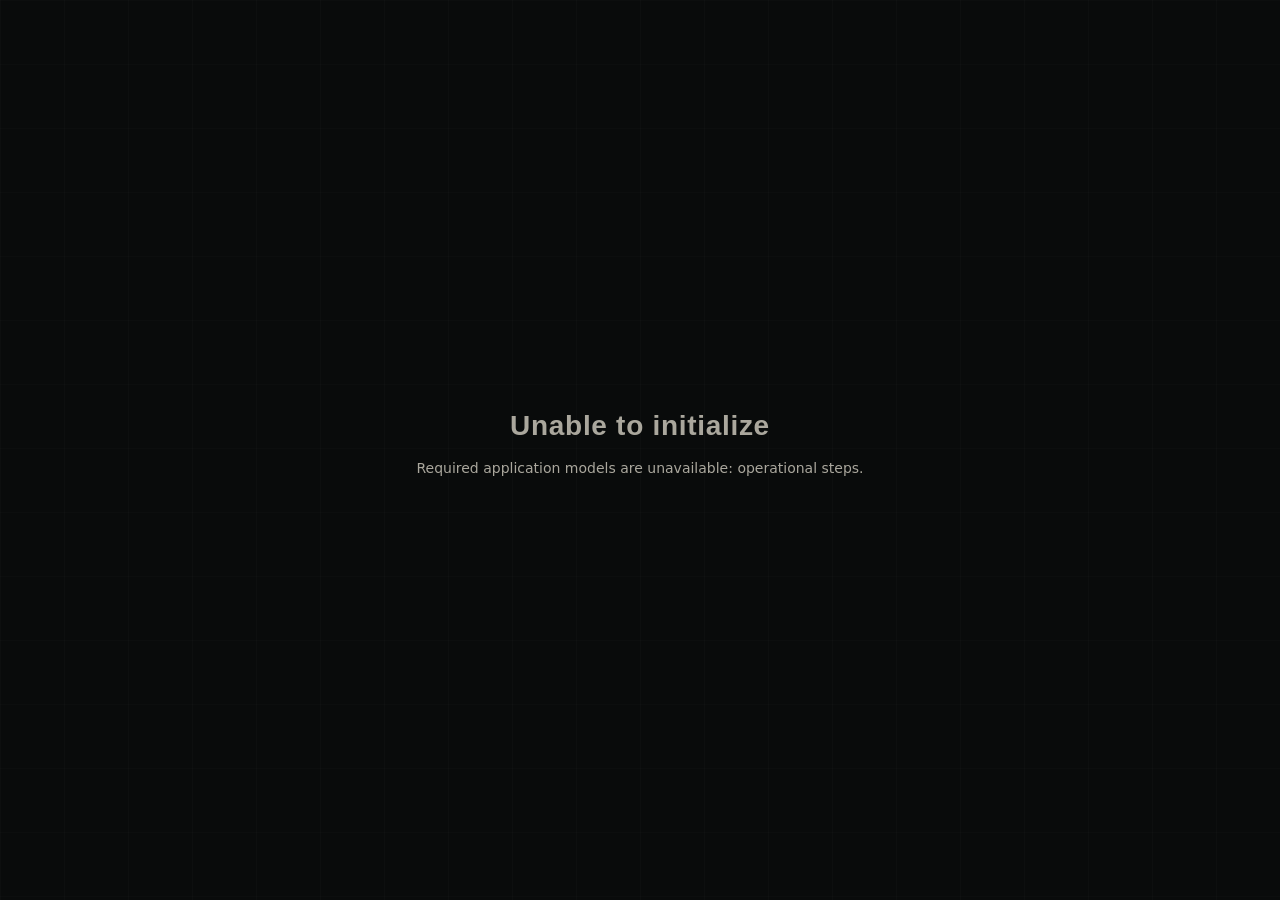
==== index.html @ d51893a6 "Expose route preferences and adaptive Live Ops context" ====
<!doctype html>
<html lang="en" data-theme="industrial">
<head>
  <meta charset="utf-8">
  <meta name="viewport" content="width=device-width, initial-scale=1">
  <meta name="color-scheme" content="dark">
  <meta name="theme-color" content="#0b0d0d">
  <meta name="sc-companion-ui" content="rebuild">
  <title>SC Companion — Hauling Operations</title>
  <link rel="icon" href="companion-mark.svg" type="image/svg+xml">
  <link rel="stylesheet" href="ui/app.css?v=10">
</head>
<body>
  <div id="app" aria-live="polite">
    <div class="boot-screen">
      <img src="companion-mark.svg" alt="">
      <p>Initializing cargo systems…</p>
    </div>
  </div>

  <script src="locations.js"></script>
  <script src="location-field-registry.js"></script>
  <script src="location-profiles.js"></script>
  <script src="location-field-profiles.js"></script>
  <script src="arrival-estimates.js"></script>
  <script src="missions.js"></script>
  <script src="mission-text.js"></script>
  <script src="mission-validation.js"></script>
  <script src="route-planner.js"></script>
  <script src="ship-catalog.js"></script>
  <script src="cargo-planner.js"></script>
  <script src="session-store.js"></script>
  <script src="starmap-data.js"></script>
  <script src="app.js?v=6"></script>
</body>
</html>
---- ui/app.css ----
:root {
  --bg: #090b0b;
  --surface: #111414;
  --surface-2: #181b1a;
  --surface-3: #202321;
  --line: #343836;
  --line-soft: #252927;
  --text: #eee9dd;
  --muted: #aaa79d;
  --dim: #747872;
  --amber: #e5a22a;
  --amber-soft: #6f521f;
  --cyan: #64b8c2;
  --green: #73b875;
  --red: #dc695c;
  --sand: #c4b38f;
  --radius: 3px;
  --nav-width: 228px;
  font-family: Inter, "Segoe UI", system-ui, sans-serif;
  color: var(--text);
  background: var(--bg);
  font-size: 14px;
}

* { box-sizing: border-box; }
html, body, #app { min-height: 100%; margin: 0; }
body {
  min-width: 320px;
  background:
    linear-gradient(90deg, rgba(255,255,255,.015) 1px, transparent 1px) 0 0 / 64px 64px,
    linear-gradient(rgba(255,255,255,.012) 1px, transparent 1px) 0 0 / 64px 64px,
    var(--bg);
}
button, input, textarea, select { font: inherit; }
button { color: inherit; }
button:focus-visible, input:focus-visible, textarea:focus-visible, select:focus-visible {
  outline: 2px solid var(--amber);
  outline-offset: 2px;
}
button, [role="button"] { min-height: 42px; }
h1, h2, h3, p { margin-top: 0; }
h1, h2, h3, .display { font-family: "Bahnschrift Condensed", "Arial Narrow", sans-serif; letter-spacing: .025em; }
.mono, .eyebrow, .metric-label, .tag, th { font-family: "Cascadia Mono", Consolas, monospace; }
.eyebrow {
  color: var(--dim);
  font-size: 11px;
  font-weight: 600;
  letter-spacing: .12em;
  text-transform: uppercase;
}
.muted { color: var(--muted); }
.danger { color: var(--red); }
.success { color: var(--green); }
.nav-info { color: var(--cyan); }
.hidden, [hidden] { display: none !important; }

.boot-screen, .fatal-error {
  min-height: 100vh;
  display: grid;
  place-content: center;
  text-align: center;
  color: var(--muted);
}
.boot-screen img { width: 52px; margin: 0 auto 16px; opacity: .8; }

.app-shell {
  min-height: 100vh;
  display: grid;
  grid-template-columns: var(--nav-width) minmax(0, 1fr);
}
.side-rail {
  position: fixed;
  inset: 0 auto 0 0;
  z-index: 30;
  width: var(--nav-width);
  display: flex;
  flex-direction: column;
  border-right: 1px solid var(--line);
  background: #0d0f0f;
}
.brand {
  min-height: 104px;
  display: grid;
  grid-template-columns: 42px 1fr;
  gap: 12px;
  align-items: center;
  padding: 18px;
  border-bottom: 1px solid var(--line);
}
.brand img { width: 38px; filter: sepia(1) saturate(.6); }
.brand strong { display: block; font-family: "Bahnschrift Condensed", "Arial Narrow", sans-serif; font-size: 20px; text-transform: uppercase; }
.brand small { color: var(--dim); font: 11px "Cascadia Mono", Consolas, monospace; text-transform: uppercase; }
.primary-nav { display: grid; gap: 4px; padding: 14px 10px; }
.nav-button {
  border: 0;
  border-left: 3px solid transparent;
  background: transparent;
  text-align: left;
  padding: 10px 12px;
  display: grid;
  grid-template-columns: 30px 1fr auto;
  align-items: center;
  gap: 6px;
  color: var(--muted);
  cursor: pointer;
}
.nav-button:hover { color: var(--text); background: #171a19; }
.nav-button[aria-current="page"] {
  border-left-color: var(--amber);
  color: var(--text);
  background: linear-gradient(90deg, rgba(229,162,42,.14), transparent 80%);
}
.nav-index { color: var(--dim); font: 11px "Cascadia Mono", Consolas, monospace; }
.nav-button[aria-current="page"] .nav-index { color: var(--amber); }
.nav-label { font-weight: 600; }
.nav-count { min-width: 22px; color: var(--dim); font: 11px "Cascadia Mono", Consolas, monospace; text-align: right; }
.rail-footer { margin-top: auto; padding: 16px 18px; border-top: 1px solid var(--line-soft); color: var(--dim); font: 11px/1.6 "Cascadia Mono", Consolas, monospace; }

.app-stage { grid-column: 2; min-width: 0; }
.topbar {
  height: 64px;
  position: sticky;
  top: 0;
  z-index: 20;
  display: flex;
  align-items: center;
  justify-content: space-between;
  gap: 16px;
  padding: 0 24px;
  border-bottom: 1px solid var(--line);
  background: rgba(11,13,13,.96);
  backdrop-filter: blur(12px);
}
.topbar-title { display: flex; align-items: baseline; gap: 12px; min-width: 0; }
.topbar-title strong { font: 600 18px "Bahnschrift Condensed", "Arial Narrow", sans-serif; text-transform: uppercase; white-space: nowrap; }
.workflow-trail { color: var(--dim); font: 11px "Cascadia Mono", Consolas, monospace; overflow: hidden; text-overflow: ellipsis; white-space: nowrap; }
.session-status { display: flex; align-items: center; gap: 10px; color: var(--muted); min-width: 0; }
.status-dot { width: 7px; height: 7px; border-radius: 50%; background: var(--dim); }
.status-dot.is-active { background: var(--green); box-shadow: 0 0 0 4px rgba(115,184,117,.12); }
.mobile-menu { display: none; border: 1px solid var(--line); background: var(--surface); }

.workspace { min-height: calc(100vh - 64px); padding: 22px 24px 92px; }
.workspace-header {
  display: flex;
  justify-content: space-between;
  align-items: flex-end;
  gap: 24px;
  margin-bottom: 20px;
}
.workspace-header h1 { margin: 3px 0 0; font-size: clamp(28px, 3vw, 42px); line-height: .95; text-transform: uppercase; }
.workspace-header p { max-width: 620px; margin: 6px 0 0; color: var(--muted); }
.header-actions { display: flex; gap: 8px; }

.panel {
  border: 1px solid var(--line);
  background: var(--surface);
  min-width: 0;
}
.panel-heading {
  min-height: 48px;
  display: flex;
  align-items: center;
  justify-content: space-between;
  gap: 16px;
  padding: 10px 14px;
  border-bottom: 1px solid var(--line);
  background: #141716;
}
.panel-heading strong { font-family: "Bahnschrift Condensed", "Arial Narrow", sans-serif; font-size: 17px; text-transform: uppercase; }
.panel-body { padding: 16px; }
.button {
  min-height: 44px;
  border: 1px solid var(--line);
  border-radius: var(--radius);
  padding: 0 16px;
  background: var(--surface-2);
  font-weight: 600;
  cursor: pointer;
}
.button:hover:not(:disabled) { border-color: var(--sand); background: var(--surface-3); }
.button:disabled { opacity: .38; cursor: not-allowed; }
.button-primary { border-color: #bc7c16; background: var(--amber); color: #17130b; }
.button-primary:hover:not(:disabled) { background: #f0b343; border-color: #f0b343; }
.button-danger { color: var(--red); }
.icon-button { width: 44px; padding: 0; }
.tag {
  display: inline-flex;
  align-items: center;
  min-height: 25px;
  padding: 3px 8px;
  border: 1px solid var(--line);
  color: var(--muted);
  font-size: 11px;
  letter-spacing: .06em;
  text-transform: uppercase;
}
.tag-ready { border-color: #345a39; color: var(--green); }
.tag-blocked { border-color: #723a35; color: var(--red); }
.tag-active { border-color: var(--amber-soft); color: var(--amber); }

label { display: grid; gap: 7px; color: var(--muted); font-size: 12px; font-weight: 600; }
input, textarea, select {
  width: 100%;
  min-height: 44px;
  border: 1px solid var(--line);
  border-radius: 0;
  padding: 10px 12px;
  color: var(--text);
  background: #0c0f0e;
}
textarea { resize: vertical; line-height: 1.5; }
input::placeholder, textarea::placeholder { color: #696d68; }
.form-row { display: grid; grid-template-columns: repeat(2, minmax(0, 1fr)); gap: 12px; }

.workflow-stepper {
  display: grid;
  grid-template-columns: repeat(3, 1fr);
  margin-bottom: 18px;
  border: 1px solid var(--line);
}
.workflow-step {
  min-height: 54px;
  border: 0;
  border-right: 1px solid var(--line);
  padding: 8px 14px;
  background: #0f1211;
  color: var(--dim);
  text-align: left;
}
.workflow-step:last-child { border-right: 0; }
.workflow-step[aria-current="step"] { box-shadow: inset 0 -3px var(--amber); color: var(--text); background: var(--surface-2); }
.workflow-step b { display: block; font-family: "Bahnschrift Condensed", "Arial Narrow", sans-serif; font-size: 16px; text-transform: uppercase; }
.workflow-step span { font: 11px "Cascadia Mono", Consolas, monospace; }

.source-switcher { display: flex; gap: 4px; margin-bottom: 16px; }
.source-tab { border: 1px solid var(--line); padding: 0 14px; background: #0d100f; color: var(--muted); cursor: pointer; }
.source-tab[aria-selected="true"] { border-color: var(--amber-soft); color: var(--amber); background: rgba(229,162,42,.07); }
.acquire-layout { display: grid; grid-template-columns: minmax(0, 1.55fr) minmax(280px, .65fr); gap: 16px; }
.contract-text { min-height: 365px; font: 13px/1.65 "Cascadia Mono", Consolas, monospace; }
.acquire-guide { border-left: 3px solid var(--amber-soft); padding: 14px 16px; background: #0d100f; }
.acquire-guide code { color: var(--sand); }
.drop-zone {
  min-height: 330px;
  display: grid;
  place-content: center;
  gap: 12px;
  border: 1px dashed #525754;
  text-align: center;
  background: #0d100f;
}
.drop-zone strong { font: 24px "Bahnschrift Condensed", "Arial Narrow", sans-serif; text-transform: uppercase; }
.file-preview { max-width: 100%; max-height: 220px; margin: auto; object-fit: contain; }
.contract-footer { display: flex; justify-content: space-between; align-items: center; gap: 16px; margin-top: 14px; }
.inline-message { min-height: 20px; color: var(--muted); }
.inline-message.is-error { color: var(--red); }
.inline-message.is-success { color: var(--green); }

.review-layout { display: grid; grid-template-columns: 330px minmax(0, 1fr); gap: 16px; }
.review-summary { display: grid; grid-template-columns: repeat(3, 1fr); gap: 1px; margin-bottom: 14px; background: var(--line); border: 1px solid var(--line); }
.review-summary div { padding: 12px; background: var(--surface); }
.review-summary strong { display: block; font-size: 21px; }
.review-summary span { color: var(--dim); font: 11px "Cascadia Mono", Consolas, monospace; text-transform: uppercase; }
.mission-index { display: grid; gap: 4px; padding: 8px; }
.mission-index-button {
  border: 1px solid transparent;
  padding: 11px;
  background: transparent;
  text-align: left;
  cursor: pointer;
}
.mission-index-button.is-selected { border-color: var(--line); background: var(--surface-2); }
.mission-index-button strong, .mission-index-button span { display: block; }
.mission-index-button span { margin-top: 5px; color: var(--dim); font-size: 11px; }
.mission-editor-grid { display: grid; gap: 10px; }
.objective-row { display: grid; grid-template-columns: 100px minmax(150px, 1.2fr) minmax(150px, 1fr) 44px; gap: 8px; align-items: end; padding: 10px; border: 1px solid var(--line-soft); background: #0e1110; }
.issue-list { display: grid; gap: 7px; margin: 0 0 14px; padding: 0; list-style: none; }
.issue-list li { padding: 9px 11px; border-left: 3px solid var(--red); background: rgba(220,105,92,.07); color: #e3b0aa; }

.configure-layout { max-width: 860px; margin: 0 auto; }
.configure-grid { display: grid; grid-template-columns: 1.4fr 1fr; gap: 14px; }
.mode-picker { display: grid; grid-template-columns: 1fr 1fr; gap: 8px; }
.mode-option { min-height: 90px; border: 1px solid var(--line); padding: 13px; background: #0d100f; text-align: left; cursor: pointer; }
.mode-option[aria-pressed="true"] { border-color: var(--amber); background: rgba(229,162,42,.08); }
.mode-option strong, .mode-option span { display: block; }
.mode-option span { margin-top: 6px; color: var(--muted); font-size: 12px; }
.route-preference { margin-top: 20px; padding-top: 18px; border-top: 1px solid var(--line-soft); }
.preference-heading, .candidate-heading, .custom-strategy-head, .context-heading {
  display: flex; align-items: flex-start; justify-content: space-between; gap: 16px;
}
.preference-heading p, .custom-strategy-head p { margin-bottom: 4px; color: var(--muted); }
.strategy-grid { display: grid; grid-template-columns: repeat(2, minmax(0, 1fr)); gap: 7px; margin-top: 10px; }
.strategy-option {
  min-height: 76px; display: grid; grid-template-columns: 28px minmax(0, 1fr) auto; gap: 9px; align-items: start;
  padding: 10px; border: 1px solid var(--line); background: #0d100f; text-align: left; cursor: pointer;
}
.strategy-option[aria-pressed="true"] { border-color: var(--amber); background: rgba(229,162,42,.08); box-shadow: inset 3px 0 var(--amber); }
.strategy-option:disabled { cursor: not-allowed; opacity: .45; }
.strategy-icon { color: var(--amber); font: 20px/1 "Cascadia Mono", Consolas, monospace; }
.strategy-option strong, .strategy-option small, .strategy-option em { display: block; }
.strategy-option small { margin-top: 3px; color: var(--muted); font-size: 11px; line-height: 1.35; }
.strategy-option em { margin-top: 5px; color: var(--dim); font: normal 11px "Cascadia Mono", Consolas, monospace; text-transform: uppercase; }
.strategy-option .tag { font-size: 11px; }
.coverage-note { margin: 10px 0 0; color: var(--muted); font-size: 11px; }
.custom-strategy { margin-top: 12px; padding: 14px; border: 1px solid var(--line); background: #0d100f; }
.weight-grid { display: grid; grid-template-columns: repeat(2, minmax(0, 1fr)); gap: 10px 16px; margin-top: 12px; }
.weight-control { display: grid; grid-template-columns: 1fr 36px; gap: 4px 10px; }
.weight-control span strong, .weight-control span small { display: block; }
.weight-control span small { color: var(--muted); font-size: 11px; }
.weight-control output { color: var(--amber); font: 600 12px "Cascadia Mono", Consolas, monospace; text-align: right; }
.weight-control input { grid-column: 1 / -1; width: 100%; accent-color: var(--amber); }
.plan-readiness { margin-top: 22px; padding-top: 14px; border-top: 1px solid var(--line-soft); }
.plan-readiness dl { margin: 8px 0 0; }
.plan-readiness dl div { display: flex; justify-content: space-between; gap: 14px; padding: 6px 0; border-bottom: 1px solid var(--line-soft); }
.plan-readiness dt { color: var(--muted); }
.plan-readiness dd { margin: 0; text-align: right; }
.verified-list { margin: 0; padding: 0; list-style: none; }
.verified-list li { display: flex; justify-content: space-between; gap: 12px; padding: 9px 0; border-bottom: 1px solid var(--line-soft); }

.session-table-wrap { overflow-x: auto; border: 1px solid var(--line); }
.session-table { width: 100%; border-collapse: collapse; min-width: 820px; }
.session-table th { padding: 10px 12px; color: var(--dim); font-size: 11px; text-align: left; background: #0e1110; border-bottom: 1px solid var(--line); }
.session-table td { padding: 13px 12px; border-bottom: 1px solid var(--line-soft); vertical-align: middle; }
.session-table tr { cursor: pointer; }
.session-table tr:hover td { background: #171a19; }
.session-table tr.is-selected td { background: rgba(229,162,42,.07); }
.session-table tr.is-selected td:first-child { box-shadow: inset 3px 0 var(--amber); }
.capacity-bar { width: 120px; height: 5px; margin-top: 6px; background: #303431; }
.capacity-bar i { display: block; height: 100%; background: var(--green); }
.plan-detail { display: grid; grid-template-columns: minmax(0, 1fr) 320px; gap: 16px; margin-top: 16px; }
.candidate-comparison { margin-top: 16px; padding: 16px; border: 1px solid var(--line); background: var(--surface); }
.candidate-heading h2 { margin: 3px 0 0; font-size: 24px; text-transform: uppercase; }
.candidate-grid { display: grid; grid-template-columns: repeat(3, minmax(0, 1fr)); gap: 8px; margin-top: 12px; }
.candidate-card { min-height: 132px; padding: 13px; border: 1px solid var(--line); background: #0d100f; color: var(--text); text-align: left; cursor: pointer; }
.candidate-card[aria-pressed="true"] { border-color: var(--amber); box-shadow: inset 3px 0 var(--amber); background: rgba(229,162,42,.07); }
.candidate-card > strong { display: block; margin: 7px 0 3px; font: 26px "Bahnschrift Condensed", "Arial Narrow", sans-serif; }
.candidate-card > span:not(.eyebrow), .candidate-card small { display: block; color: var(--muted); font-size: 11px; }
.candidate-card small { margin-top: 9px; line-height: 1.4; }
.route-scorecard { margin-top: 12px; border: 1px solid var(--line); background: var(--surface); }
.scorecard-grid { display: grid; grid-template-columns: repeat(4, minmax(0, 1fr)); gap: 1px; background: var(--line-soft); }
.scorecard-grid > div { min-width: 0; padding: 12px 14px; background: #111413; }
.scorecard-grid span { display: block; color: var(--dim); font: 11px "Cascadia Mono", Consolas, monospace; text-transform: uppercase; }
.scorecard-grid strong { display: block; margin-top: 4px; font-size: 16px; }
.route-order { margin: 0; padding: 0; list-style: none; }
.route-order li { display: grid; grid-template-columns: 28px 1fr auto; gap: 10px; align-items: center; padding: 10px 0; border-bottom: 1px solid var(--line-soft); }
.route-order b { color: var(--amber); font: 11px "Cascadia Mono", Consolas, monospace; }

.mission-bar {
  min-height: 58px;
  display: grid;
  grid-template-columns: minmax(180px, 1.3fr) repeat(3, minmax(100px, .55fr)) auto;
  align-items: stretch;
  border: 1px solid var(--line);
  background: #111413;
}
.mission-bar > div { display: grid; align-content: center; padding: 9px 14px; border-right: 1px solid var(--line-soft); }
.mission-bar strong { white-space: nowrap; overflow: hidden; text-overflow: ellipsis; }
.mission-bar small { color: var(--dim); font: 11px "Cascadia Mono", Consolas, monospace; text-transform: uppercase; }
.live-grid { display: grid; grid-template-columns: minmax(0, 1.15fr) minmax(420px, .9fr); gap: 14px; margin-top: 14px; }
.live-grid.is-cargo-step { grid-template-columns: minmax(400px, .85fr) minmax(0, 1.15fr); }
.command-panel { min-height: 415px; display: flex; flex-direction: column; border-top: 3px solid var(--cyan); }
.command-panel.is-action { border-top-color: var(--amber); }
.command-main { padding: clamp(20px, 3vw, 36px); }
.command-kicker { color: var(--cyan); font: 600 11px "Cascadia Mono", Consolas, monospace; letter-spacing: .14em; text-transform: uppercase; }
.command-panel.is-action .command-kicker { color: var(--amber); }
.command-main h1 { max-width: 780px; margin: 8px 0 10px; font-size: clamp(31px, 4vw, 56px); line-height: .94; text-transform: uppercase; overflow-wrap: anywhere; }
.nav-target { color: var(--cyan); font-size: 14px; }
.command-instruction { margin: 15px 0 0; color: var(--muted); }
.step-context { margin-top: 16px; padding-top: 14px; border-top: 1px solid var(--line-soft); }
.context-heading { align-items: center; margin-bottom: 10px; }
.context-heading > strong { color: var(--cyan); font: 600 11px "Cascadia Mono", Consolas, monospace; letter-spacing: .06em; }
.context-grid { display: grid; grid-template-columns: repeat(3, minmax(0, 1fr)); gap: 1px; background: var(--line-soft); }
.context-grid.compact { grid-template-columns: repeat(4, minmax(0, 1fr)); margin-top: 10px; }
.context-datum { min-width: 0; padding: 9px 11px; background: #111413; }
.context-datum > span { display: block; color: var(--dim); font: 11px "Cascadia Mono", Consolas, monospace; text-transform: uppercase; }
.context-datum > strong, .context-datum > small { display: block; overflow-wrap: anywhere; }
.context-datum > strong { margin-top: 4px; font-size: 13px; }
.context-datum > small { margin-top: 3px; color: var(--muted); font-size: 11px; }
.optimizer-rationale { margin: 10px 0 0; color: var(--muted); font-size: 12px; }
.manifest-columns { display: grid; grid-template-columns: repeat(2, minmax(0, 1fr)); gap: 10px; }
.manifest-group h3 { margin: 0; padding: 7px 9px; color: var(--amber); background: rgba(229,162,42,.08); font-size: 12px; }
.manifest-group.is-delivery h3 { color: var(--cyan); background: rgba(100,184,194,.08); }
.manifest-group article { display: flex; justify-content: space-between; gap: 12px; padding: 8px 9px; border-bottom: 1px solid var(--line-soft); }
.manifest-group article strong, .manifest-group article small { display: block; }
.manifest-group article small { margin-top: 2px; color: var(--muted); font-size: 11px; }
.manifest-group article b { white-space: nowrap; }
.completion-panel { max-width: 1050px; margin-inline: auto; padding: 24px; border: 1px solid var(--line); background: var(--surface); }
.completion-hero { display: flex; align-items: center; gap: 18px; }
.completion-hero .empty-symbol { flex: 0 0 auto; width: 58px; height: 58px; display: grid; place-items: center; border: 1px solid var(--line); font-size: 24px; }
.completion-hero h2 { margin-bottom: 4px; font-size: 32px; text-transform: uppercase; }
.completion-hero p { margin-bottom: 0; color: var(--muted); }
.completion-summary { margin: 18px 0; }
.completion-summary .scorecard-grid { grid-template-columns: repeat(3, minmax(0, 1fr)); background: transparent; }
.route-tools { display: grid; grid-template-columns: auto minmax(180px, 1fr) auto; gap: 8px; align-items: end; margin: 14px 0; }
.route-tools label { font-size: 11px; }
.move-list { display: grid; gap: 7px; margin-top: 14px; }
.location-status-strip { display: flex; flex-wrap: wrap; gap: 6px; margin-top: 14px; }
.location-status-item {
  position: relative;
  display: inline-flex;
  align-items: center;
  min-height: 30px;
  gap: 5px;
  padding: 4px 7px;
  border: 1px solid var(--line);
  background: #111514;
  color: var(--muted);
  font: 600 11px "Cascadia Mono", Consolas, monospace;
  text-transform: uppercase;
  outline: none;
}
.location-status-item:focus-visible { box-shadow: 0 0 0 2px var(--focus); z-index: 3; }
.location-status-item::after {
  content: attr(data-tooltip);
  position: absolute;
  z-index: 10;
  left: 0;
  bottom: calc(100% + 7px);
  width: max-content;
  max-width: min(300px, 70vw);
  padding: 7px 9px;
  border: 1px solid var(--line);
  background: #090b0a;
  color: var(--text);
  font: 11px/1.35 system-ui, sans-serif;
  text-transform: none;
  display: none;
  pointer-events: none;
}
.location-status-item:hover::after, .location-status-item:focus-visible::after { display: block; }
.status-icon { width: 15px; height: 15px; flex: 0 0 auto; }
.status-mark { width: 5px; height: 5px; margin-left: 1px; border: 1px solid currentColor; border-radius: 50%; }
.location-status-item.is-available { color: #78c5ca; border-color: rgba(104,174,183,.45); }
.location-status-item.is-available .status-mark { background: currentColor; }
.location-status-item.is-limited { color: #e3ae47; border-color: rgba(214,166,75,.5); }
.location-status-item.is-limited .status-mark { width: 6px; height: 2px; border: 0; border-radius: 0; background: currentColor; }
.location-status-item.is-danger { color: #e77863; border-color: rgba(231,120,99,.55); }
.location-status-item.is-danger .status-mark { width: 6px; height: 6px; border-radius: 0; background: currentColor; transform: rotate(45deg); }
.location-status-item.is-unavailable { color: #747a76; border-style: dashed; }
.location-status-item.is-unavailable .status-icon { opacity: .5; }
.location-status-item.is-unavailable .status-mark { position: relative; width: 7px; height: 7px; border: 0; }
.location-status-item.is-unavailable .status-mark::after { content: ""; position: absolute; top: 3px; left: 0; width: 8px; height: 1px; background: currentColor; transform: rotate(-45deg); }
.location-status-item.is-unknown { color: #9da29f; border-style: dotted; }
.location-status-item.is-unknown .status-mark { background: transparent; }
.cargo-move {
  display: grid;
  grid-template-columns: 76px 1fr auto;
  gap: 12px;
  align-items: center;
  padding: 11px 13px;
  border-left: 3px solid var(--amber);
  background: #191b19;
}
.cargo-move strong { font-family: "Bahnschrift Condensed", "Arial Narrow", sans-serif; font-size: 18px; }
.cargo-move small { display: block; color: var(--muted); }
.next-preview { margin-top: auto; padding: 13px 18px; border-top: 1px solid var(--line); color: var(--muted); background: #0f1211; }
.next-preview b { color: var(--text); }

.cargo-panel { min-height: 415px; }
.cargo-metrics { display: grid; grid-template-columns: repeat(3, 1fr); gap: 1px; background: var(--line); border-bottom: 1px solid var(--line); }
.cargo-metrics div { padding: 12px 14px; background: #111413; }
.cargo-metrics strong { display: block; font: 24px "Bahnschrift Condensed", "Arial Narrow", sans-serif; }
.cargo-metrics span { color: var(--dim); font: 11px "Cascadia Mono", Consolas, monospace; text-transform: uppercase; }
.cargo-hold { padding: 14px; }
.cargo-grid {
  display: grid;
  grid-template-columns: repeat(var(--grid-columns, 4), minmax(0, 1fr));
  gap: 5px;
  width: min(100%, 300px);
  margin-inline: auto;
}
.cargo-cell {
  position: relative;
  aspect-ratio: 1 / 1;
  min-width: 0;
  padding: 5px;
  border: 1px solid #3e4541;
  background: #181c1a;
  color: var(--muted);
  font: 11px "Cascadia Mono", Consolas, monospace;
  cursor: pointer;
  overflow: hidden;
}
.cargo-coordinate { position: absolute; top: 4px; left: 5px; z-index: 2; }
.cargo-quantity { position: absolute; right: 4px; bottom: 3px; z-index: 2; font-size: 11px; }
.scu-units {
  display: grid;
  grid-template-columns: repeat(3, minmax(5px, 1fr));
  align-items: stretch;
  gap: 3px;
  width: 100%;
  height: 38%;
  margin-top: 22%;
}
.scu-unit { display: block; min-width: 0; border: 1px dashed #454b48; background: #111413; }
.scu-unit.is-used {
  border-style: solid;
  border-color: var(--group-color, var(--sand));
  background: color-mix(in srgb, var(--group-color, var(--sand)) 72%, #202421);
  box-shadow: inset 0 0 0 1px rgba(255,255,255,.12);
}
.cargo-cell.is-filled { border-color: var(--group-color, var(--sand)); background: color-mix(in srgb, var(--group-color, var(--sand)) 18%, #171a19); color: var(--text); }
.cargo-cell.is-current { box-shadow: inset 0 0 0 2px var(--amber); animation: cargo-pulse 1.8s ease-in-out infinite; }
.cargo-cell.is-current .scu-unit.is-used { box-shadow: inset 0 0 0 1px #fff0c7, 0 0 7px rgba(229,162,42,.28); }
.cargo-grid.is-delivery .cargo-cell.is-current { box-shadow: inset 0 0 0 2px var(--cyan); }
.cargo-cell.is-reserved { background: repeating-linear-gradient(135deg,#272b29 0 5px,#161918 5px 10px); color: var(--dim); }
.cargo-cell.is-keep-empty { background: #0c0f0e; border-style: dashed; border-color: #728078; }
.cargo-cell-state { display: grid; place-items: center; height: 100%; padding-top: 8px; font-size: 11px; line-height: 1.1; text-transform: uppercase; }
.cargo-cell.is-manual::before { content: ""; position: absolute; inset: 2px; border: 1px solid rgba(214,166,75,.55); pointer-events: none; }
.manual-mark { position: absolute; right: 4px; top: 3px; color: var(--amber); font-size: 11px; }
.cargo-editor-grid .cargo-cell[draggable="true"] { cursor: grab; }
.cargo-editor-grid .cargo-cell[draggable="true"]:active { cursor: grabbing; }
.cargo-panel.is-navigation-muted .cargo-hold { opacity: .68; }
@keyframes cargo-pulse { 50% { box-shadow: inset 0 0 0 2px #ffd06f, 0 0 12px rgba(229,162,42,.18); } }
.ramp-marker { margin-top: 7px; padding: 5px; border: 1px solid var(--line-soft); text-align: center; color: var(--dim); font: 11px "Cascadia Mono", Consolas, monospace; }
.cargo-legend { display: flex; flex-wrap: wrap; gap: 8px 14px; margin-top: 11px; }
.legend-item { display: flex; align-items: center; gap: 6px; color: var(--muted); font-size: 11px; }
.legend-swatch { width: 8px; height: 8px; background: var(--group-color); }

.route-rail { margin-top: 14px; border: 1px solid var(--line); background: #101312; }
.route-rail-list { display: flex; gap: 0; overflow-x: auto; padding: 0; margin: 0; list-style: none; scrollbar-width: thin; }
.route-step { flex: 0 0 210px; min-height: 76px; padding: 12px 14px; border-right: 1px solid var(--line-soft); color: var(--dim); }
.route-step.is-current { color: var(--text); background: rgba(100,184,194,.08); box-shadow: inset 0 3px var(--cyan); }
.route-step.is-complete { opacity: .5; }
.route-step strong, .route-step span { display: block; }
.route-step strong { margin-top: 4px; overflow: hidden; text-overflow: ellipsis; white-space: nowrap; }
.route-step span { font: 11px "Cascadia Mono", Consolas, monospace; text-transform: uppercase; }
.execution-bar {
  position: fixed;
  z-index: 25;
  right: 0;
  bottom: 0;
  left: var(--nav-width);
  min-height: 70px;
  display: flex;
  justify-content: flex-end;
  align-items: center;
  gap: 8px;
  padding: 10px 24px;
  border-top: 1px solid var(--line);
  background: rgba(12,14,14,.97);
}
.execution-bar .button-primary { min-width: min(320px, 45vw); }
.empty-state { min-height: 520px; display: grid; place-content: center; justify-items: center; text-align: center; border: 1px solid var(--line); background: var(--surface); }
.empty-state .empty-symbol { width: 70px; height: 70px; display: grid; place-content: center; margin-bottom: 20px; border: 1px solid var(--line); color: var(--dim); font: 26px "Cascadia Mono", Consolas, monospace; }
.empty-state h2 { margin-bottom: 6px; font-size: 32px; text-transform: uppercase; }
.empty-state p { max-width: 480px; color: var(--muted); }

.fleet-layout { display: grid; grid-template-columns: 300px minmax(0, 1fr); gap: 16px; }
.fleet-list { display: grid; gap: 4px; padding: 8px; }
.ship-row { min-height: 64px; border: 1px solid transparent; padding: 10px 12px; background: transparent; text-align: left; cursor: pointer; }
.ship-row.is-selected { border-color: var(--line); background: var(--surface-2); }
.ship-row strong, .ship-row span { display: block; }
.ship-row span { color: var(--dim); font-size: 11px; margin-top: 4px; }
.ship-detail { display: grid; grid-template-columns: minmax(0, 1fr) 280px; gap: 14px; }
.ship-name { font-size: clamp(30px, 4vw, 52px); margin-bottom: 6px; text-transform: uppercase; }
.ship-stats { display: grid; grid-template-columns: repeat(4, 1fr); gap: 1px; margin: 18px 0; padding: 1px; background: var(--line); }
.ship-stats div { padding: 13px; background: #121514; }
.ship-stats strong, .ship-stats span { display: block; }
.ship-stats strong { font: 21px "Bahnschrift Condensed", "Arial Narrow", sans-serif; }
.ship-stats span { color: var(--dim); font: 11px "Cascadia Mono", Consolas, monospace; text-transform: uppercase; }
.zone-list { display: grid; gap: 6px; }
.zone-row { display: grid; grid-template-columns: 1fr auto; gap: 12px; padding: 12px; border: 1px solid var(--line-soft); }
.zone-row span { color: var(--muted); }
.ship-schematic { min-height: 280px; display: grid; place-content: center; border: 1px solid var(--line-soft); background: #0d100f; color: #525a55; }
.ship-schematic svg { width: 220px; max-width: 100%; fill: none; stroke: currentColor; stroke-width: 2; }

.intel-tabs { display: flex; gap: 4px; margin-bottom: 14px; }
.intel-layout { display: grid; grid-template-columns: minmax(320px, .75fr) minmax(0, 1.25fr); gap: 16px; }
.search-results { display: grid; gap: 4px; max-height: 490px; margin-top: 10px; overflow-y: auto; }
.location-result { min-height: 58px; border: 1px solid transparent; padding: 9px 11px; background: transparent; text-align: left; cursor: pointer; }
.location-result:hover, .location-result.is-selected { border-color: var(--line); background: var(--surface-2); }
.location-result span { display: block; margin-top: 3px; color: var(--dim); font-size: 11px; }
.intel-hero { padding: 22px; border-top: 3px solid var(--cyan); }
.intel-hero h2 { margin: 6px 0; font-size: clamp(28px, 4vw, 48px); overflow-wrap: anywhere; }
.intel-target { color: var(--cyan); font: 13px "Cascadia Mono", Consolas, monospace; }
.intel-facts { display: grid; grid-template-columns: repeat(3, 1fr); gap: 1px; margin-top: 18px; background: var(--line); }
.intel-facts div { min-height: 80px; padding: 13px; background: #121514; }
.intel-facts dt { color: var(--dim); font: 11px "Cascadia Mono", Consolas, monospace; text-transform: uppercase; }
.intel-facts dd { margin: 7px 0 0; }
.service-list { display: flex; flex-wrap: wrap; gap: 7px; margin-top: 14px; }
.starmap {
  min-height: 560px;
  position: relative;
  overflow: hidden;
  border: 1px solid var(--line);
  background: radial-gradient(circle at 52% 46%, #1a2120 0, #0d1010 48%, #080a0a 100%);
}
.starmap::before { content: ""; position: absolute; inset: 0; opacity: .15; background-image: radial-gradient(#aab8b1 1px, transparent 1px); background-size: 31px 31px; }
.map-orbit { position: absolute; border: 1px solid #2b3735; border-radius: 50%; transform: translate(-50%,-50%); }
.map-node { position: absolute; z-index: 2; transform: translate(-50%,-50%); min-height: 36px; border: 1px solid #48605d; background: #111716; color: var(--cyan); font: 11px "Cascadia Mono", Consolas, monospace; padding: 6px 9px; cursor: pointer; }
.map-node.is-selected { border-color: var(--amber); color: var(--amber); }

.drawer-backdrop { position: fixed; z-index: 50; inset: 0; background: rgba(0,0,0,.66); }
.drawer {
  position: fixed;
  z-index: 51;
  inset: 0 0 0 auto;
  width: min(760px, 100%);
  overflow-y: auto;
  border-left: 1px solid var(--line);
  background: #101312;
  box-shadow: -20px 0 60px rgba(0,0,0,.45);
}
.drawer-header { position: sticky; top: 0; z-index: 2; display: flex; align-items: center; justify-content: space-between; padding: 14px 18px; border-bottom: 1px solid var(--line); background: #101312; }
.drawer-header h2 { margin: 0; text-transform: uppercase; }
.drawer-body { padding: 18px; }
.editor-toolbar { display: flex; flex-wrap: wrap; gap: 7px; margin-bottom: 12px; }
.editor-toolbar .is-active { border-color: var(--amber); color: var(--amber); }
.cargo-editor-grid .cargo-cell { min-height: 0; }
.editor-note { color: var(--muted); font-size: 12px; line-height: 1.5; }

.toast {
  position: fixed;
  z-index: 80;
  right: 20px;
  bottom: 88px;
  max-width: 360px;
  padding: 13px 16px;
  border: 1px solid var(--line);
  border-left: 3px solid var(--green);
  background: #171a19;
  box-shadow: 0 14px 40px rgba(0,0,0,.4);
}
.toast.is-error { border-left-color: var(--red); }

@media (max-width: 1100px) {
  :root { --nav-width: 78px; }
  .brand { grid-template-columns: 1fr; justify-items: center; min-height: 82px; padding: 12px; }
  .brand div, .rail-footer, .nav-label, .nav-count { display: none; }
  .nav-button { grid-template-columns: 1fr; justify-items: center; padding: 9px; }
  .nav-index { font-size: 12px; }
  .review-layout { grid-template-columns: 260px minmax(0,1fr); }
  .live-grid, .live-grid.is-cargo-step { grid-template-columns: minmax(0,1fr) 390px; }
  .ship-detail { grid-template-columns: 1fr; }
}

@media (min-width: 821px) and (max-height: 820px) {
  .app-shell { height: 100vh; min-height: 0; overflow: hidden; }
  .app-stage { height: 100vh; overflow-x: hidden; overflow-y: auto; }
  .workspace.live-workspace { padding-top: 12px; padding-bottom: 76px; }
  .mission-bar { min-height: 52px; }
  .mission-bar > div { padding-top: 6px; padding-bottom: 6px; }
  .live-grid { margin-top: 10px; gap: 10px; }
  .command-panel, .cargo-panel { min-height: 330px; }
  .cargo-panel > .panel-heading, .route-rail > .panel-heading { min-height: 48px; padding-top: 3px; padding-bottom: 3px; }
  .command-main { padding: 20px 28px; }
  .command-main h1 { font-size: clamp(30px, 3.4vw, 46px); }
  .command-instruction { margin-top: 9px; }
  .step-context { margin-top: 10px; padding-top: 9px; }
  .context-datum { padding: 6px 8px; }
  .move-list { margin-top: 14px; }
  .cargo-metrics div { padding-top: 3px; padding-bottom: 3px; }
  .cargo-metrics strong { font-size: 18px; }
  .cargo-hold { padding: 3px 14px; }
  .cargo-panel .cargo-grid { width: min(100%, 180px); gap: 3px; }
  .cargo-cell { padding: 3px; }
  .cargo-coordinate { top: 2px; left: 3px; }
  .cargo-quantity { right: 2px; bottom: 1px; }
  .scu-units { gap: 2px; margin-top: 24%; }
  .ramp-marker { margin-top: 4px; padding: 2px; }
  .cargo-legend { margin-top: 4px; }
  .route-rail { margin-top: 10px; }
  .route-step { min-height: 62px; padding-top: 9px; padding-bottom: 9px; }
}

@media (max-width: 820px) {
  :root { --nav-width: 0px; }
  .app-shell { display: block; }
  .side-rail {
    width: 100%;
    height: auto;
    top: auto;
    bottom: 0;
    border: 0;
    border-top: 1px solid var(--line);
  }
  .brand, .rail-footer { display: none; }
  .primary-nav { grid-template-columns: repeat(5, 1fr); gap: 0; padding: 0; }
  .nav-button { min-height: 64px; border: 0; border-top: 3px solid transparent; padding: 7px 3px; }
  .nav-button[aria-current="page"] { border-top-color: var(--amber); border-left: 0; background: #181b1a; }
  .nav-label { display: block; font-size: 11px; }
  .topbar { height: 56px; padding: 0 14px; }
  .workflow-trail, .session-status span { display: none; }
  .workspace { min-height: calc(100vh - 56px); padding: 16px 14px 92px; }
  .workspace-header { align-items: flex-start; margin-bottom: 16px; }
  .workspace-header p { display: none; }
  .workspace-header h1 { font-size: 32px; }
  .strategy-grid, .weight-grid, .candidate-grid, .scorecard-grid, .context-grid, .context-grid.compact, .manifest-columns { grid-template-columns: 1fr; }
  .acquire-layout, .review-layout, .configure-grid, .plan-detail, .live-grid, .live-grid.is-cargo-step, .fleet-layout, .intel-layout { grid-template-columns: 1fr; }
  .review-layout > .panel:first-child { order: 2; }
  .live-grid .command-panel { order: 1; }
  .live-grid .cargo-panel { order: 2; }
  .live-grid .cargo-panel .cargo-hold { display: none; }
  .command-panel { min-height: 340px; }
  .route-tools { grid-template-columns: 1fr; }
  .cargo-panel { min-height: auto; }
  .route-rail { margin-bottom: 12px; }
  .execution-bar { left: 0; bottom: 64px; padding: 8px 14px; min-height: 64px; }
  .execution-bar .button-primary { min-width: 0; flex: 1; }
  .workspace.live-workspace { padding-bottom: 156px; }
  .fleet-layout > .panel:first-child { order: 2; }
  .ship-stats { grid-template-columns: repeat(2,1fr); }
  .intel-layout > .panel:first-child { order: 2; }
  .starmap { min-height: 500px; }
}

@media (max-width: 520px) {
  :root { font-size: 13px; }
  .topbar-title strong { font-size: 16px; }
  .workspace-header { align-items: center; }
  .workspace-header .header-actions .button { padding-inline: 10px; }
  .workflow-step { padding: 7px 8px; }
  .workflow-step b { font-size: 14px; }
  .source-switcher { display: grid; grid-template-columns: repeat(3,1fr); }
  .source-tab { padding: 0 5px; font-size: 11px; }
  .contract-text { min-height: 320px; }
  .contract-footer { align-items: stretch; flex-direction: column; }
  .contract-footer .button { width: 100%; }
  .review-summary { grid-template-columns: repeat(3,1fr); }
  .objective-row { grid-template-columns: 1fr 44px; }
  .objective-row label:nth-child(1), .objective-row label:nth-child(2), .objective-row label:nth-child(3) { grid-column: 1; }
  .objective-row .icon-button { grid-column: 2; grid-row: 1; }
  .form-row, .mode-picker { grid-template-columns: 1fr; }
  .strategy-option { grid-template-columns: 24px minmax(0, 1fr); }
  .strategy-option .tag { grid-column: 2; justify-self: start; }
  .mission-bar { grid-template-columns: 1fr auto; }
  .mission-bar > div:nth-child(n+3):not(:last-child) { display: none; }
  .mission-bar > div { border-bottom: 0; }
  .command-main { padding: 20px 16px; }
  .command-main h1 { font-size: 36px; }
  .cargo-move { grid-template-columns: 62px 1fr; }
  .cargo-move > strong:last-child { grid-column: 2; }
  .cargo-grid { width: min(100%, 340px); gap: 4px; }
  .cargo-cell { min-width: 0; padding: 2px; font-size: 11px; }
  .route-step { flex-basis: 165px; }
  .execution-bar .button:first-child { width: 50px; padding: 0; font-size: 0; }
  .execution-bar .button:first-child::after { content: "←"; font-size: 20px; }
  .empty-state { min-height: 420px; padding: 30px 18px; }
  .ship-stats, .intel-facts { grid-template-columns: repeat(2,1fr); }
  .drawer-body { padding: 12px; }
  .cargo-editor-grid .cargo-cell { min-height: 0; }
}

@media (prefers-reduced-motion: reduce) {
  *, *::before, *::after { scroll-behavior: auto !important; animation: none !important; transition: none !important; }
}
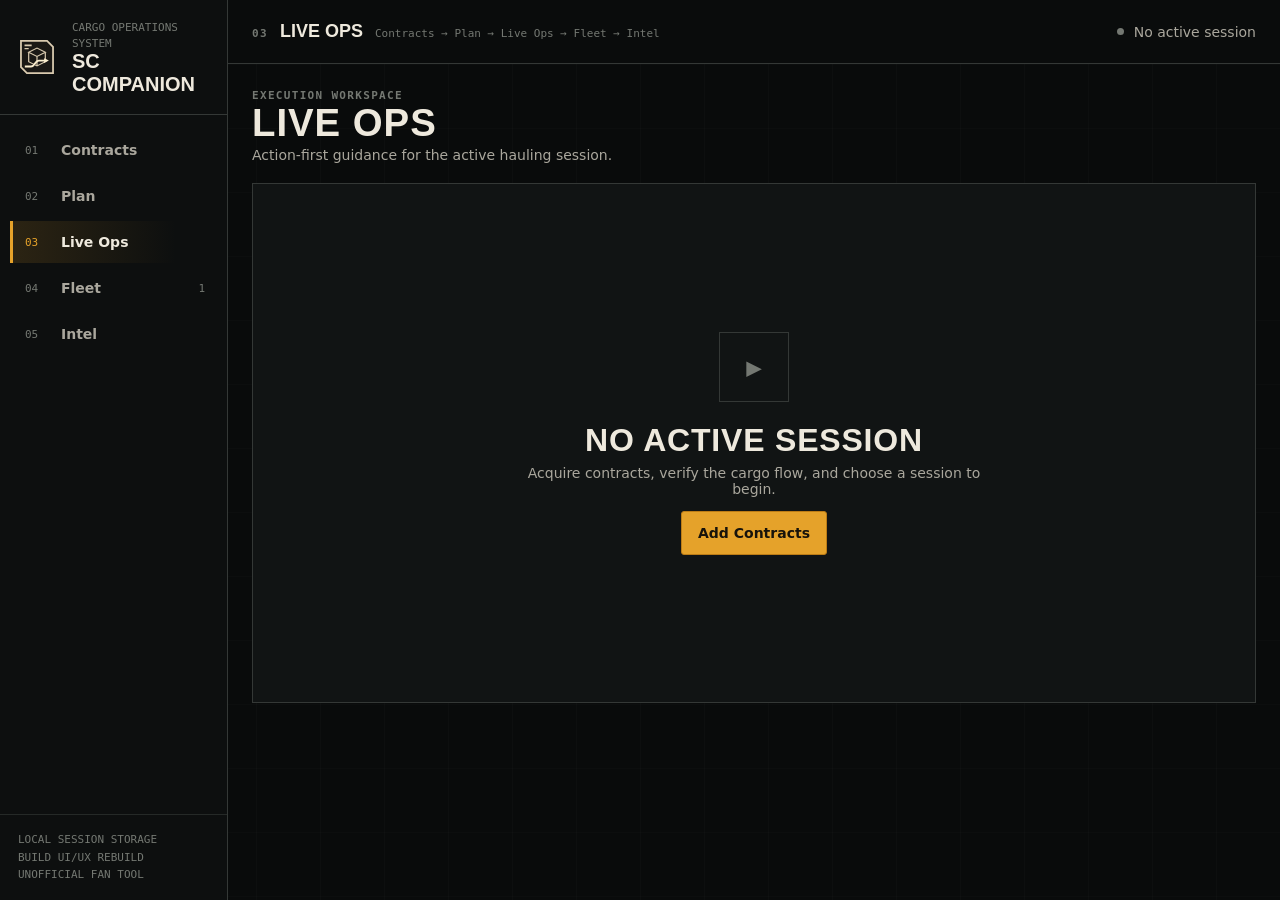
==== commit d60edf19: "Refine Live Ops density and step details" ====
--- a/index.html
+++ b/index.html
@@ -8,7 +8,7 @@
   <meta name="sc-companion-ui" content="rebuild">
   <title>SC Companion — Hauling Operations</title>
   <link rel="icon" href="companion-mark.svg" type="image/svg+xml">
-  <link rel="stylesheet" href="ui/app.css?v=10">
+  <link rel="stylesheet" href="ui/app.css?v=12">
 </head>
 <body>
   <div id="app" aria-live="polite">
@@ -31,6 +31,6 @@
   <script src="cargo-planner.js"></script>
   <script src="session-store.js"></script>
   <script src="starmap-data.js"></script>
-  <script src="app.js?v=6"></script>
+  <script src="app.js?v=7"></script>
 </body>
 </html>
--- a/ui/app.css
+++ b/ui/app.css
@@ -345,37 +345,39 @@
 .route-order b { color: var(--amber); font: 11px "Cascadia Mono", Consolas, monospace; }
 
 .mission-bar {
-  min-height: 58px;
+  min-height: 52px;
   display: grid;
   grid-template-columns: minmax(180px, 1.3fr) repeat(3, minmax(100px, .55fr)) auto;
   align-items: stretch;
   border: 1px solid var(--line);
   background: #111413;
 }
-.mission-bar > div { display: grid; align-content: center; padding: 9px 14px; border-right: 1px solid var(--line-soft); }
+.mission-bar > div { display: grid; align-content: center; padding: 6px 14px; border-right: 1px solid var(--line-soft); }
 .mission-bar strong { white-space: nowrap; overflow: hidden; text-overflow: ellipsis; }
 .mission-bar small { color: var(--dim); font: 11px "Cascadia Mono", Consolas, monospace; text-transform: uppercase; }
-.live-grid { display: grid; grid-template-columns: minmax(0, 1.15fr) minmax(420px, .9fr); gap: 14px; margin-top: 14px; }
-.live-grid.is-cargo-step { grid-template-columns: minmax(400px, .85fr) minmax(0, 1.15fr); }
-.command-panel { min-height: 415px; display: flex; flex-direction: column; border-top: 3px solid var(--cyan); }
+.live-grid { display: grid; grid-template-columns: minmax(0, 1.15fr) minmax(420px, .9fr); gap: 10px; margin-top: 10px; }
+.live-grid.is-cargo-step { grid-template-columns: minmax(0, 1.15fr) minmax(420px, .9fr); }
+.command-panel { width: 100%; min-height: 360px; align-self: start; display: flex; flex-direction: column; border-top: 3px solid var(--cyan); }
 .command-panel.is-action { border-top-color: var(--amber); }
-.command-main { padding: clamp(20px, 3vw, 36px); }
+.command-main { padding: clamp(17px, 2.2vw, 27px); }
 .command-kicker { color: var(--cyan); font: 600 11px "Cascadia Mono", Consolas, monospace; letter-spacing: .14em; text-transform: uppercase; }
 .command-panel.is-action .command-kicker { color: var(--amber); }
-.command-main h1 { max-width: 780px; margin: 8px 0 10px; font-size: clamp(31px, 4vw, 56px); line-height: .94; text-transform: uppercase; overflow-wrap: anywhere; }
+.command-main h1 { max-width: 780px; margin: 5px 0 6px; font-size: clamp(32px, 3vw, 44px); line-height: .9; text-transform: uppercase; overflow-wrap: anywhere; }
 .nav-target { color: var(--cyan); font-size: 14px; }
-.command-instruction { margin: 15px 0 0; color: var(--muted); }
-.step-context { margin-top: 16px; padding-top: 14px; border-top: 1px solid var(--line-soft); }
-.context-heading { align-items: center; margin-bottom: 10px; }
+.command-panel .location-status-strip { gap: 4px; margin-top: 9px; }
+.command-panel .location-status-item { min-height: 27px; padding: 3px 6px; }
+.command-instruction { margin: 9px 0 0; color: var(--muted); }
+.step-detail { margin-top: 10px; padding-top: 8px; border-top: 1px solid var(--line-soft); }
+.context-heading { align-items: center; margin-bottom: 6px; }
 .context-heading > strong { color: var(--cyan); font: 600 11px "Cascadia Mono", Consolas, monospace; letter-spacing: .06em; }
 .context-grid { display: grid; grid-template-columns: repeat(3, minmax(0, 1fr)); gap: 1px; background: var(--line-soft); }
 .context-grid.compact { grid-template-columns: repeat(4, minmax(0, 1fr)); margin-top: 10px; }
-.context-datum { min-width: 0; padding: 9px 11px; background: #111413; }
+.context-datum { min-width: 0; padding: 6px 8px; background: #111413; }
 .context-datum > span { display: block; color: var(--dim); font: 11px "Cascadia Mono", Consolas, monospace; text-transform: uppercase; }
 .context-datum > strong, .context-datum > small { display: block; overflow-wrap: anywhere; }
-.context-datum > strong { margin-top: 4px; font-size: 13px; }
-.context-datum > small { margin-top: 3px; color: var(--muted); font-size: 11px; }
-.optimizer-rationale { margin: 10px 0 0; color: var(--muted); font-size: 12px; }
+.context-datum > strong { margin-top: 2px; font-size: 13px; line-height: 1.2; }
+.context-datum > small { margin-top: 1px; color: var(--muted); font-size: 11px; line-height: 1.25; }
+.optimizer-rationale { margin: 6px 0 0; color: var(--muted); font-size: 12px; line-height: 1.3; }
 .manifest-columns { display: grid; grid-template-columns: repeat(2, minmax(0, 1fr)); gap: 10px; }
 .manifest-group h3 { margin: 0; padding: 7px 9px; color: var(--amber); background: rgba(229,162,42,.08); font-size: 12px; }
 .manifest-group.is-delivery h3 { color: var(--cyan); background: rgba(100,184,194,.08); }
@@ -452,20 +454,35 @@
 }
 .cargo-move strong { font-family: "Bahnschrift Condensed", "Arial Narrow", sans-serif; font-size: 18px; }
 .cargo-move small { display: block; color: var(--muted); }
-.next-preview { margin-top: auto; padding: 13px 18px; border-top: 1px solid var(--line); color: var(--muted); background: #0f1211; }
-.next-preview b { color: var(--text); }
-
-.cargo-panel { min-height: 415px; }
+.next-preview { min-height: 42px; display: flex; align-items: baseline; gap: 10px; margin-top: auto; padding: 7px 14px; border-top: 1px solid var(--line); color: var(--muted); background: #0f1211; }
+.next-preview b { min-width: 0; color: var(--text); overflow: hidden; text-overflow: ellipsis; white-space: nowrap; }
+
+.cargo-panel { min-height: 360px; }
+.cargo-panel > .panel-heading { min-height: 44px; padding: 5px 10px 5px 12px; gap: 10px; }
+.cargo-panel > .panel-heading .button { min-height: 36px; padding-inline: 11px; }
 .cargo-metrics { display: grid; grid-template-columns: repeat(3, 1fr); gap: 1px; background: var(--line); border-bottom: 1px solid var(--line); }
-.cargo-metrics div { padding: 12px 14px; background: #111413; }
-.cargo-metrics strong { display: block; font: 24px "Bahnschrift Condensed", "Arial Narrow", sans-serif; }
+.cargo-metrics div { padding: 7px 11px; background: #111413; }
+.cargo-metrics strong { display: block; font: 21px/1 "Bahnschrift Condensed", "Arial Narrow", sans-serif; }
 .cargo-metrics span { color: var(--dim); font: 11px "Cascadia Mono", Consolas, monospace; text-transform: uppercase; }
-.cargo-hold { padding: 14px; }
+.cargo-hold { padding: 8px 12px; }
+.cargo-disclosure > summary {
+  display: none;
+  min-height: 44px;
+  align-items: center;
+  justify-content: space-between;
+  gap: 12px;
+  padding: 8px 12px;
+  border-bottom: 1px solid var(--line);
+  color: var(--muted);
+  cursor: pointer;
+}
+.cargo-disclosure > summary strong { color: var(--text); font-size: 12px; }
 .cargo-grid {
   display: grid;
   grid-template-columns: repeat(var(--grid-columns, 4), minmax(0, 1fr));
-  gap: 5px;
-  width: min(100%, 300px);
+  gap: 4px;
+  width: clamp(280px, 55%, 360px);
+  max-width: 100%;
   margin-inline: auto;
 }
 .cargo-cell {
@@ -509,16 +526,19 @@
 .manual-mark { position: absolute; right: 4px; top: 3px; color: var(--amber); font-size: 11px; }
 .cargo-editor-grid .cargo-cell[draggable="true"] { cursor: grab; }
 .cargo-editor-grid .cargo-cell[draggable="true"]:active { cursor: grabbing; }
+.cargo-panel.is-navigation-compact .cargo-hold { padding-top: 4px; padding-bottom: 4px; }
 .cargo-panel.is-navigation-muted .cargo-hold { opacity: .68; }
 @keyframes cargo-pulse { 50% { box-shadow: inset 0 0 0 2px #ffd06f, 0 0 12px rgba(229,162,42,.18); } }
-.ramp-marker { margin-top: 7px; padding: 5px; border: 1px solid var(--line-soft); text-align: center; color: var(--dim); font: 11px "Cascadia Mono", Consolas, monospace; }
-.cargo-legend { display: flex; flex-wrap: wrap; gap: 8px 14px; margin-top: 11px; }
+.ramp-marker { margin-top: 4px; padding: 3px 5px; border: 1px solid var(--line-soft); text-align: center; color: var(--dim); font: 11px "Cascadia Mono", Consolas, monospace; }
+.cargo-legend { display: flex; flex-wrap: wrap; gap: 4px 10px; margin-top: 5px; }
 .legend-item { display: flex; align-items: center; gap: 6px; color: var(--muted); font-size: 11px; }
 .legend-swatch { width: 8px; height: 8px; background: var(--group-color); }
 
-.route-rail { margin-top: 14px; border: 1px solid var(--line); background: #101312; }
+.route-rail { margin-top: 10px; border: 1px solid var(--line); background: #101312; }
+.route-rail > .panel-heading { min-height: 42px; padding: 4px 10px 4px 12px; }
+.route-rail > .panel-heading .button { min-height: 34px; padding-inline: 12px; }
 .route-rail-list { display: flex; gap: 0; overflow-x: auto; padding: 0; margin: 0; list-style: none; scrollbar-width: thin; }
-.route-step { flex: 0 0 210px; min-height: 76px; padding: 12px 14px; border-right: 1px solid var(--line-soft); color: var(--dim); }
+.route-step { flex: 0 0 210px; min-height: 76px; padding: 10px 12px; border-right: 1px solid var(--line-soft); color: var(--dim); }
 .route-step.is-current { color: var(--text); background: rgba(100,184,194,.08); box-shadow: inset 0 3px var(--cyan); }
 .route-step.is-complete { opacity: .5; }
 .route-step strong, .route-step span { display: block; }
@@ -530,12 +550,12 @@
   right: 0;
   bottom: 0;
   left: var(--nav-width);
-  min-height: 70px;
+  min-height: 62px;
   display: flex;
   justify-content: flex-end;
   align-items: center;
   gap: 8px;
-  padding: 10px 24px;
+  padding: 8px 24px;
   border-top: 1px solid var(--line);
   background: rgba(12,14,14,.97);
 }
@@ -637,30 +657,35 @@
 @media (min-width: 821px) and (max-height: 820px) {
   .app-shell { height: 100vh; min-height: 0; overflow: hidden; }
   .app-stage { height: 100vh; overflow-x: hidden; overflow-y: auto; }
-  .workspace.live-workspace { padding-top: 12px; padding-bottom: 76px; }
-  .mission-bar { min-height: 52px; }
-  .mission-bar > div { padding-top: 6px; padding-bottom: 6px; }
-  .live-grid { margin-top: 10px; gap: 10px; }
-  .command-panel, .cargo-panel { min-height: 330px; }
-  .cargo-panel > .panel-heading, .route-rail > .panel-heading { min-height: 48px; padding-top: 3px; padding-bottom: 3px; }
-  .command-main { padding: 20px 28px; }
-  .command-main h1 { font-size: clamp(30px, 3.4vw, 46px); }
-  .command-instruction { margin-top: 9px; }
-  .step-context { margin-top: 10px; padding-top: 9px; }
-  .context-datum { padding: 6px 8px; }
-  .move-list { margin-top: 14px; }
+  .workspace.live-workspace { padding-top: 10px; padding-bottom: 68px; }
+  .mission-bar { min-height: 48px; }
+  .mission-bar > div { padding-top: 4px; padding-bottom: 4px; }
+  .live-grid { margin-top: 8px; gap: 8px; }
+  .command-panel, .cargo-panel { min-height: 300px; }
+  .cargo-panel > .panel-heading { min-height: 42px; padding-top: 3px; padding-bottom: 3px; }
+  .route-rail > .panel-heading { min-height: 40px; padding-top: 3px; padding-bottom: 3px; }
+  .command-main { padding: 12px 22px; }
+  .command-main h1 { margin-top: 3px; margin-bottom: 4px; font-size: clamp(32px, 3vw, 44px); }
+  .command-instruction { margin-top: 6px; }
+  .step-detail { margin-top: 7px; padding-top: 6px; }
+  .context-heading { margin-bottom: 4px; }
+  .context-datum { padding: 4px 7px; }
+  .optimizer-rationale { margin-top: 3px; }
+  .move-list { margin-top: 10px; }
+  .next-preview { min-height: 36px; padding-top: 4px; padding-bottom: 4px; }
   .cargo-metrics div { padding-top: 3px; padding-bottom: 3px; }
   .cargo-metrics strong { font-size: 18px; }
   .cargo-hold { padding: 3px 14px; }
-  .cargo-panel .cargo-grid { width: min(100%, 180px); gap: 3px; }
+  .cargo-panel .cargo-grid { gap: 3px; }
   .cargo-cell { padding: 3px; }
   .cargo-coordinate { top: 2px; left: 3px; }
   .cargo-quantity { right: 2px; bottom: 1px; }
   .scu-units { gap: 2px; margin-top: 24%; }
   .ramp-marker { margin-top: 4px; padding: 2px; }
   .cargo-legend { margin-top: 4px; }
-  .route-rail { margin-top: 10px; }
-  .route-step { min-height: 62px; padding-top: 9px; padding-bottom: 9px; }
+  .route-rail { margin-top: 8px; }
+  .route-step { min-height: 72px; padding: 8px 10px; }
+  .execution-bar { min-height: 58px; padding-top: 6px; padding-bottom: 6px; }
 }
 
 @media (max-width: 820px) {
@@ -690,10 +715,14 @@
   .review-layout > .panel:first-child { order: 2; }
   .live-grid .command-panel { order: 1; }
   .live-grid .cargo-panel { order: 2; }
-  .live-grid .cargo-panel .cargo-hold { display: none; }
   .command-panel { min-height: 340px; }
   .route-tools { grid-template-columns: 1fr; }
   .cargo-panel { min-height: auto; }
+  .cargo-panel > .panel-heading .button, .route-rail > .panel-heading .button { min-height: 44px; }
+  .cargo-disclosure > summary { display: flex; }
+  .cargo-disclosure[open] > summary { color: var(--cyan); }
+  .next-preview { align-items: flex-start; flex-direction: column; gap: 2px; }
+  .next-preview b { white-space: normal; }
   .route-rail { margin-bottom: 12px; }
   .execution-bar { left: 0; bottom: 64px; padding: 8px 14px; min-height: 64px; }
   .execution-bar .button-primary { min-width: 0; flex: 1; }
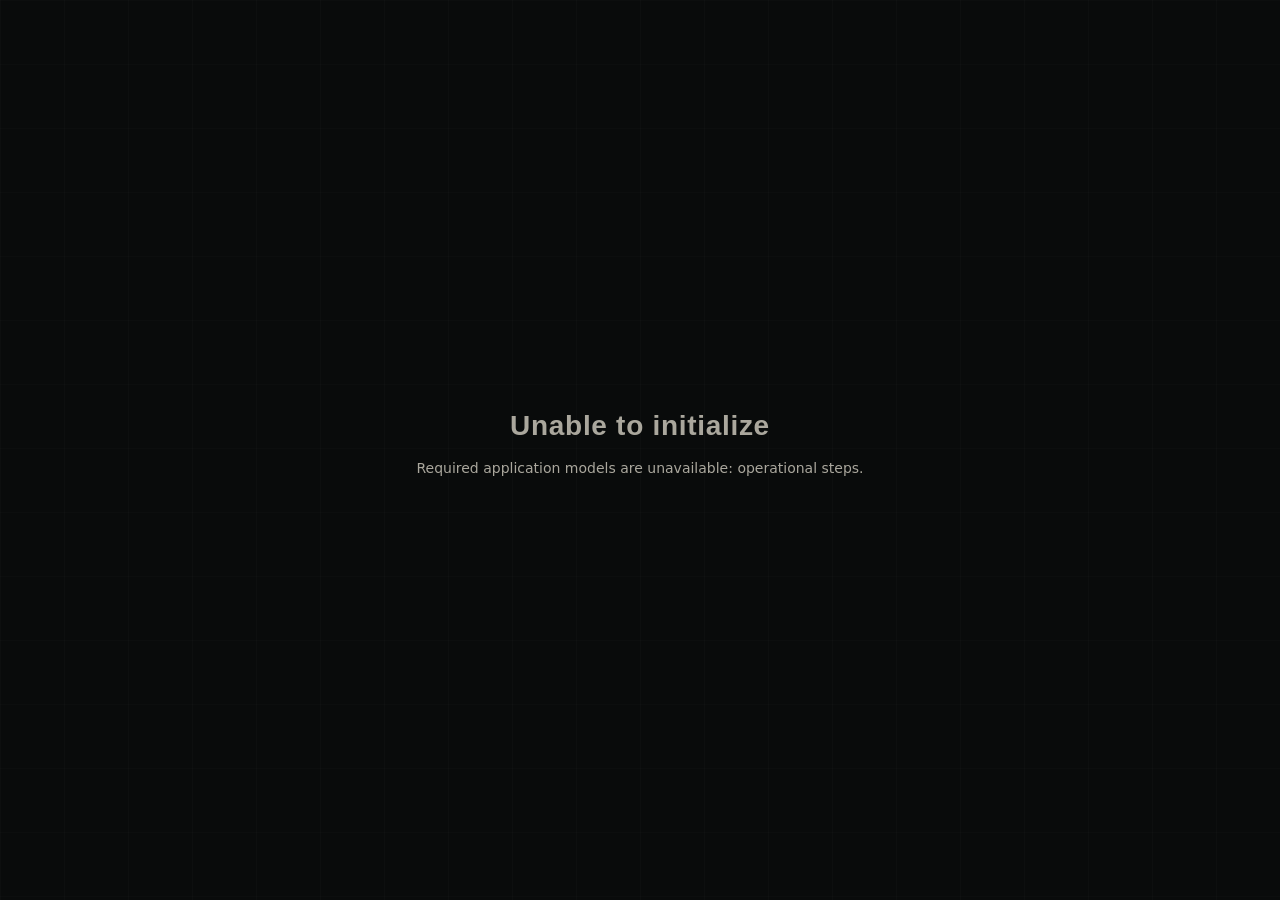
==== commit 6a860f53: "Reflow Live Ops step details" ====
--- a/index.html
+++ b/index.html
@@ -8,7 +8,7 @@
   <meta name="sc-companion-ui" content="rebuild">
   <title>SC Companion — Hauling Operations</title>
   <link rel="icon" href="companion-mark.svg" type="image/svg+xml">
-  <link rel="stylesheet" href="ui/app.css?v=12">
+  <link rel="stylesheet" href="ui/app.css?v=13">
 </head>
 <body>
   <div id="app" aria-live="polite">
@@ -31,6 +31,6 @@
   <script src="cargo-planner.js"></script>
   <script src="session-store.js"></script>
   <script src="starmap-data.js"></script>
-  <script src="app.js?v=7"></script>
+  <script src="app.js?v=8"></script>
 </body>
 </html>
--- a/ui/app.css
+++ b/ui/app.css
@@ -372,11 +372,48 @@
 .context-heading > strong { color: var(--cyan); font: 600 11px "Cascadia Mono", Consolas, monospace; letter-spacing: .06em; }
 .context-grid { display: grid; grid-template-columns: repeat(3, minmax(0, 1fr)); gap: 1px; background: var(--line-soft); }
 .context-grid.compact { grid-template-columns: repeat(4, minmax(0, 1fr)); margin-top: 10px; }
+.step-detail-path { display: grid; grid-template-columns: repeat(3, minmax(0, 1fr)); gap: 1px; background: var(--line-soft); }
+.step-metrics {
+  display: grid;
+  grid-template-columns: repeat(4, minmax(0, 1fr));
+  gap: 1px;
+  margin-top: 6px;
+  background: var(--line-soft);
+}
+.step-metrics > div { min-width: 0; padding: 6px 8px; background: #111413; }
+.step-metrics strong, .step-metrics span, .step-metrics small { display: block; }
+.step-metrics strong { font-size: 14px; line-height: 1.15; overflow-wrap: anywhere; }
+.step-metrics span { margin-top: 2px; color: var(--dim); font: 11px "Cascadia Mono", Consolas, monospace; text-transform: uppercase; }
+.step-metrics small { margin-top: 2px; color: var(--muted); font-size: 11px; line-height: 1.2; }
 .context-datum { min-width: 0; padding: 6px 8px; background: #111413; }
 .context-datum > span { display: block; color: var(--dim); font: 11px "Cascadia Mono", Consolas, monospace; text-transform: uppercase; }
 .context-datum > strong, .context-datum > small { display: block; overflow-wrap: anywhere; }
 .context-datum > strong { margin-top: 2px; font-size: 13px; line-height: 1.2; }
 .context-datum > small { margin-top: 1px; color: var(--muted); font-size: 11px; line-height: 1.25; }
+.step-action-list { margin-top: 5px; padding: 5px 8px; border: 1px solid var(--line-soft); background: #0f1211; }
+.step-action-heading { display: flex; align-items: baseline; justify-content: space-between; gap: 12px; }
+.step-action-heading strong { color: var(--muted); font-size: 12px; }
+.step-action-list ul { display: grid; grid-template-columns: repeat(auto-fit, minmax(210px, 1fr)); gap: 1px; margin: 4px 0 0; padding: 0; list-style: none; background: var(--line-soft); }
+.step-action-list li { min-width: 0; display: grid; grid-template-columns: auto minmax(0, 1fr); align-items: baseline; gap: 1px 6px; padding: 4px 7px; background: #141716; }
+.step-action-list li > span { color: var(--cyan); font: 600 11px "Cascadia Mono", Consolas, monospace; text-transform: uppercase; }
+.step-action-list li > strong, .step-action-list li > small { display: block; overflow-wrap: anywhere; }
+.step-action-list li > strong { font-size: 13px; line-height: 1.2; }
+.step-action-list li > small { grid-column: 1 / -1; min-width: 0; color: var(--muted); font-size: 11px; line-height: 1.2; overflow: hidden; text-overflow: ellipsis; white-space: nowrap; }
+.step-action-toggle {
+  min-height: 32px;
+  margin-top: 5px;
+  padding: 3px 0;
+  border: 0;
+  border-bottom: 1px solid currentColor;
+  background: transparent;
+  color: var(--cyan);
+  font: 600 12px system-ui, sans-serif;
+  cursor: pointer;
+}
+.step-action-toggle:focus-visible { outline: 2px solid var(--focus); outline-offset: 3px; }
+.step-mission-line { display: flex; align-items: baseline; gap: 10px; margin: 6px 0 0; min-width: 0; }
+.step-mission-line span { flex: 0 0 auto; color: var(--dim); font: 11px "Cascadia Mono", Consolas, monospace; text-transform: uppercase; }
+.step-mission-line strong { min-width: 0; overflow: hidden; text-overflow: ellipsis; white-space: nowrap; font-size: 12px; }
 .optimizer-rationale { margin: 6px 0 0; color: var(--muted); font-size: 12px; line-height: 1.3; }
 .manifest-columns { display: grid; grid-template-columns: repeat(2, minmax(0, 1fr)); gap: 10px; }
 .manifest-group h3 { margin: 0; padding: 7px 9px; color: var(--amber); background: rgba(229,162,42,.08); font-size: 12px; }
@@ -454,7 +491,7 @@
 }
 .cargo-move strong { font-family: "Bahnschrift Condensed", "Arial Narrow", sans-serif; font-size: 18px; }
 .cargo-move small { display: block; color: var(--muted); }
-.next-preview { min-height: 42px; display: flex; align-items: baseline; gap: 10px; margin-top: auto; padding: 7px 14px; border-top: 1px solid var(--line); color: var(--muted); background: #0f1211; }
+.next-preview { min-height: 36px; display: flex; align-items: center; gap: 10px; margin-top: auto; padding: 4px 14px; border-top: 1px solid var(--line); color: var(--muted); background: #0f1211; }
 .next-preview b { min-width: 0; color: var(--text); overflow: hidden; text-overflow: ellipsis; white-space: nowrap; }
 
 .cargo-panel { min-height: 360px; }
@@ -464,7 +501,7 @@
 .cargo-metrics div { padding: 7px 11px; background: #111413; }
 .cargo-metrics strong { display: block; font: 21px/1 "Bahnschrift Condensed", "Arial Narrow", sans-serif; }
 .cargo-metrics span { color: var(--dim); font: 11px "Cascadia Mono", Consolas, monospace; text-transform: uppercase; }
-.cargo-hold { padding: 8px 12px; }
+.cargo-hold { padding: 8px 8px; }
 .cargo-disclosure > summary {
   display: none;
   min-height: 44px;
@@ -481,7 +518,7 @@
   display: grid;
   grid-template-columns: repeat(var(--grid-columns, 4), minmax(0, 1fr));
   gap: 4px;
-  width: clamp(280px, 55%, 360px);
+  width: clamp(280px, 58%, 360px);
   max-width: 100%;
   margin-inline: auto;
 }
@@ -520,7 +557,8 @@
 .cargo-cell.is-current .scu-unit.is-used { box-shadow: inset 0 0 0 1px #fff0c7, 0 0 7px rgba(229,162,42,.28); }
 .cargo-grid.is-delivery .cargo-cell.is-current { box-shadow: inset 0 0 0 2px var(--cyan); }
 .cargo-cell.is-reserved { background: repeating-linear-gradient(135deg,#272b29 0 5px,#161918 5px 10px); color: var(--dim); }
-.cargo-cell.is-keep-empty { background: #0c0f0e; border-style: dashed; border-color: #728078; }
+.cargo-cell.is-keep-empty { background: #0b0e0d; border-style: dashed; border-color: #84928a; box-shadow: inset 0 0 0 1px rgba(132,146,138,.12); }
+.cargo-cell.is-keep-empty .cargo-cell-state { color: #9ba79f; }
 .cargo-cell-state { display: grid; place-items: center; height: 100%; padding-top: 8px; font-size: 11px; line-height: 1.1; text-transform: uppercase; }
 .cargo-cell.is-manual::before { content: ""; position: absolute; inset: 2px; border: 1px solid rgba(214,166,75,.55); pointer-events: none; }
 .manual-mark { position: absolute; right: 4px; top: 3px; color: var(--amber); font-size: 11px; }
@@ -670,12 +708,17 @@
   .step-detail { margin-top: 7px; padding-top: 6px; }
   .context-heading { margin-bottom: 4px; }
   .context-datum { padding: 4px 7px; }
+  .step-metrics { margin-top: 4px; }
+  .step-metrics > div { padding: 4px 7px; }
+  .step-action-list { margin-top: 4px; padding: 5px 7px; }
+  .step-action-list ul { margin-top: 4px; }
+  .step-action-list li { padding: 4px 7px; }
   .optimizer-rationale { margin-top: 3px; }
   .move-list { margin-top: 10px; }
   .next-preview { min-height: 36px; padding-top: 4px; padding-bottom: 4px; }
   .cargo-metrics div { padding-top: 3px; padding-bottom: 3px; }
   .cargo-metrics strong { font-size: 18px; }
-  .cargo-hold { padding: 3px 14px; }
+  .cargo-hold { padding: 3px 6px; }
   .cargo-panel .cargo-grid { gap: 3px; }
   .cargo-cell { padding: 3px; }
   .cargo-coordinate { top: 2px; left: 3px; }
@@ -710,7 +753,9 @@
   .workspace-header { align-items: flex-start; margin-bottom: 16px; }
   .workspace-header p { display: none; }
   .workspace-header h1 { font-size: 32px; }
-  .strategy-grid, .weight-grid, .candidate-grid, .scorecard-grid, .context-grid, .context-grid.compact, .manifest-columns { grid-template-columns: 1fr; }
+  .strategy-grid, .weight-grid, .candidate-grid, .scorecard-grid, .context-grid, .context-grid.compact, .manifest-columns, .step-detail-path, .step-action-list ul { grid-template-columns: 1fr; }
+  .step-metrics { grid-template-columns: repeat(2, minmax(0, 1fr)); }
+  .step-action-toggle { min-height: 44px; }
   .acquire-layout, .review-layout, .configure-grid, .plan-detail, .live-grid, .live-grid.is-cargo-step, .fleet-layout, .intel-layout { grid-template-columns: 1fr; }
   .review-layout > .panel:first-child { order: 2; }
   .live-grid .command-panel { order: 1; }
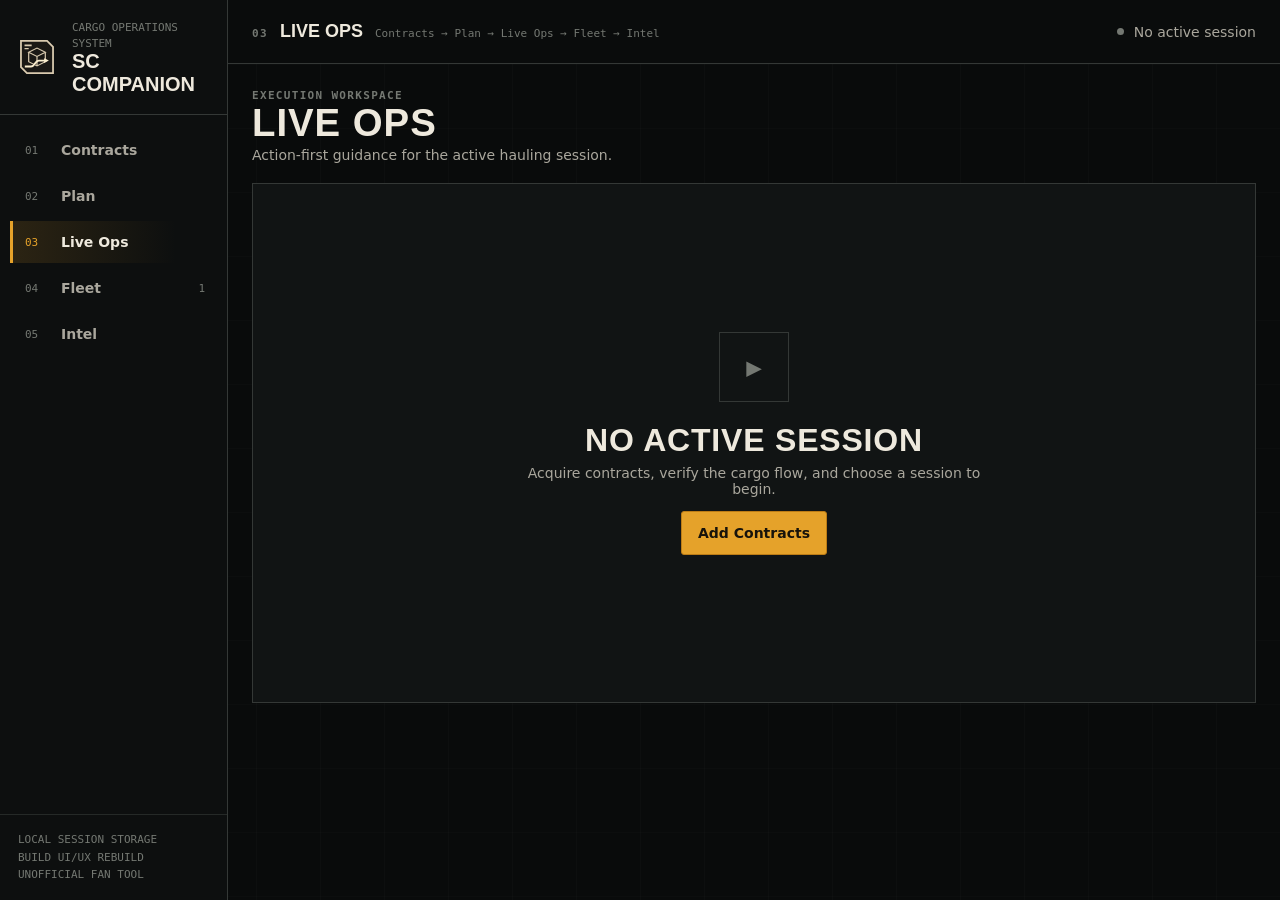
==== commit 8282205b: "Fit Live Ops to short desktop viewports" ====
--- a/index.html
+++ b/index.html
@@ -8,7 +8,7 @@
   <meta name="sc-companion-ui" content="rebuild">
   <title>SC Companion — Hauling Operations</title>
   <link rel="icon" href="companion-mark.svg" type="image/svg+xml">
-  <link rel="stylesheet" href="ui/app.css?v=13">
+  <link rel="stylesheet" href="ui/app.css?v=14">
 </head>
 <body>
   <div id="app" aria-live="polite">
@@ -31,6 +31,6 @@
   <script src="cargo-planner.js"></script>
   <script src="session-store.js"></script>
   <script src="starmap-data.js"></script>
-  <script src="app.js?v=8"></script>
+  <script src="app.js?v=9"></script>
 </body>
 </html>
--- a/ui/app.css
+++ b/ui/app.css
@@ -502,6 +502,7 @@
 .cargo-metrics strong { display: block; font: 21px/1 "Bahnschrift Condensed", "Arial Narrow", sans-serif; }
 .cargo-metrics span { color: var(--dim); font: 11px "Cascadia Mono", Consolas, monospace; text-transform: uppercase; }
 .cargo-hold { padding: 8px 8px; }
+.cargo-bank-labels { display: none; }
 .cargo-disclosure > summary {
   display: none;
   min-height: 44px;
@@ -692,43 +693,191 @@
   .ship-detail { grid-template-columns: 1fr; }
 }
 
-@media (min-width: 821px) and (max-height: 820px) {
-  .app-shell { height: 100vh; min-height: 0; overflow: hidden; }
-  .app-stage { height: 100vh; overflow-x: hidden; overflow-y: auto; }
-  .workspace.live-workspace { padding-top: 10px; padding-bottom: 68px; }
-  .mission-bar { min-height: 48px; }
-  .mission-bar > div { padding-top: 4px; padding-bottom: 4px; }
-  .live-grid { margin-top: 8px; gap: 8px; }
-  .command-panel, .cargo-panel { min-height: 300px; }
-  .cargo-panel > .panel-heading { min-height: 42px; padding-top: 3px; padding-bottom: 3px; }
-  .route-rail > .panel-heading { min-height: 40px; padding-top: 3px; padding-bottom: 3px; }
-  .command-main { padding: 12px 22px; }
-  .command-main h1 { margin-top: 3px; margin-bottom: 4px; font-size: clamp(32px, 3vw, 44px); }
-  .command-instruction { margin-top: 6px; }
-  .step-detail { margin-top: 7px; padding-top: 6px; }
-  .context-heading { margin-bottom: 4px; }
-  .context-datum { padding: 4px 7px; }
-  .step-metrics { margin-top: 4px; }
-  .step-metrics > div { padding: 4px 7px; }
-  .step-action-list { margin-top: 4px; padding: 5px 7px; }
-  .step-action-list ul { margin-top: 4px; }
-  .step-action-list li { padding: 4px 7px; }
-  .optimizer-rationale { margin-top: 3px; }
-  .move-list { margin-top: 10px; }
-  .next-preview { min-height: 36px; padding-top: 4px; padding-bottom: 4px; }
-  .cargo-metrics div { padding-top: 3px; padding-bottom: 3px; }
-  .cargo-metrics strong { font-size: 18px; }
-  .cargo-hold { padding: 3px 6px; }
-  .cargo-panel .cargo-grid { gap: 3px; }
-  .cargo-cell { padding: 3px; }
-  .cargo-coordinate { top: 2px; left: 3px; }
-  .cargo-quantity { right: 2px; bottom: 1px; }
-  .scu-units { gap: 2px; margin-top: 24%; }
-  .ramp-marker { margin-top: 4px; padding: 2px; }
-  .cargo-legend { margin-top: 4px; }
-  .route-rail { margin-top: 8px; }
-  .route-step { min-height: 72px; padding: 8px 10px; }
-  .execution-bar { min-height: 58px; padding-top: 6px; padding-bottom: 6px; }
+@media (min-width: 821px) {
+  .app-shell.is-live-active .execution-bar {
+    position: static;
+    z-index: auto;
+    min-height: 56px;
+    padding-top: 6px;
+    padding-bottom: 6px;
+  }
+}
+
+@media (min-width: 1024px) and (min-height: 700px) {
+  .app-shell.is-live-active {
+    height: 100dvh;
+    min-height: 0;
+    overflow: hidden;
+  }
+  .app-shell.is-live-active .app-stage {
+    height: 100dvh;
+    min-height: 0;
+    display: grid;
+    grid-template-rows: 64px minmax(0, 1fr);
+    overflow: hidden;
+  }
+  .app-shell.is-live-active .topbar { position: relative; }
+  .app-shell.is-live-active .workspace.live-workspace {
+    height: 100%;
+    min-height: 0;
+    display: grid;
+    grid-template-rows: auto minmax(0, 1fr) auto auto;
+    gap: 8px;
+    padding: 10px 24px;
+    overflow: hidden;
+  }
+  .app-shell.is-live-active .mission-bar,
+  .app-shell.is-live-active .live-grid,
+  .app-shell.is-live-active .route-rail,
+  .app-shell.is-live-active .execution-bar {
+    width: 100%;
+    min-width: 0;
+  }
+  .app-shell.is-live-active .mission-bar { min-height: 46px; }
+  .app-shell.is-live-active .mission-bar > div { padding-top: 4px; padding-bottom: 4px; }
+  .app-shell.is-live-active .live-grid {
+    height: 100%;
+    min-height: 0;
+    gap: 10px;
+    margin-top: 0;
+  }
+  .app-shell.is-live-active .command-panel,
+  .app-shell.is-live-active .cargo-panel {
+    height: 100%;
+    min-height: 0;
+    overflow: hidden;
+  }
+  .app-shell.is-live-active .command-main { min-height: 0; }
+  .app-shell.is-live-active .cargo-panel {
+    display: grid;
+    grid-template-rows: auto auto minmax(0, 1fr);
+  }
+  .app-shell.is-live-active .cargo-panel > .panel-heading {
+    min-height: 42px;
+    padding: 2px 9px 2px 11px;
+  }
+  .app-shell.is-live-active .cargo-metrics div { padding: 4px 9px; }
+  .app-shell.is-live-active .cargo-disclosure,
+  .app-shell.is-live-active .cargo-hold {
+    height: 100%;
+    min-height: 0;
+  }
+  .app-shell.is-live-active .cargo-disclosure {
+    display: grid;
+    grid-template-rows: minmax(0, 1fr);
+    overflow: hidden;
+  }
+  .app-shell.is-live-active .cargo-hold {
+    container-type: size;
+    display: grid;
+    grid-template-rows: minmax(0, 1fr) auto auto;
+    align-items: start;
+    overflow: hidden;
+  }
+  .app-shell.is-live-active .cargo-grid {
+    width: min(clamp(280px, 58cqw, 360px), calc(66.667cqh - 28px));
+    align-self: start;
+  }
+  .app-shell.is-live-active .route-rail { min-height: 0; margin-top: 0; }
+  .app-shell.is-live-active .route-rail > .panel-heading { min-height: 40px; }
+  .app-shell.is-live-active .route-step { min-height: 72px; padding: 8px 10px; }
+  .app-shell.is-live-active .execution-bar { min-height: 54px; }
+}
+
+@media (min-width: 1024px) and (min-height: 700px) and (max-height: 850px) {
+  .app-shell.is-live-active .app-stage { grid-template-rows: 52px minmax(0, 1fr); }
+  .app-shell.is-live-active .topbar { height: 52px; padding-inline: 18px; }
+  .app-shell.is-live-active .workspace.live-workspace {
+    gap: 6px;
+    padding: 6px 16px;
+  }
+  .app-shell.is-live-active .mission-bar { min-height: 42px; }
+  .app-shell.is-live-active .mission-bar > div { padding: 3px 10px; }
+  .app-shell.is-live-active .live-grid { gap: 8px; }
+  .app-shell.is-live-active .command-main { padding: 9px 16px; }
+  .app-shell.is-live-active .command-main h1 {
+    margin-top: 3px;
+    margin-bottom: 3px;
+    font-size: clamp(32px, 3vw, 44px);
+    line-height: .88;
+  }
+  .app-shell.is-live-active .command-panel .location-status-strip { margin-top: 5px; }
+  .app-shell.is-live-active .command-panel .location-status-item { min-height: 25px; padding: 2px 5px; }
+  .app-shell.is-live-active .command-instruction { margin-top: 5px; font-size: 12px; line-height: 1.25; }
+  .app-shell.is-live-active .step-detail { margin-top: 5px; padding-top: 5px; }
+  .app-shell.is-live-active .context-heading { margin-bottom: 3px; }
+  .app-shell.is-live-active .context-datum,
+  .app-shell.is-live-active .step-metrics > div { padding: 3px 6px; }
+  .app-shell.is-live-active .step-metrics { margin-top: 3px; }
+  .app-shell.is-live-active .step-action-list { margin-top: 3px; padding: 3px 6px; }
+  .app-shell.is-live-active .step-action-list ul { margin-top: 3px; }
+  .app-shell.is-live-active .step-action-list li { padding: 3px 6px; }
+  .app-shell.is-live-active .step-action-toggle { margin-top: 3px; }
+  .app-shell.is-live-active .optimizer-rationale { margin-top: 2px; }
+  .app-shell.is-live-active .next-preview { min-height: 34px; padding: 3px 10px; }
+  .app-shell.is-live-active .cargo-panel > .panel-heading {
+    min-height: 38px;
+    padding: 2px 7px 2px 9px;
+  }
+  .app-shell.is-live-active .cargo-panel > .panel-heading .button {
+    min-height: 36px;
+    padding-inline: 8px;
+  }
+  .app-shell.is-live-active .cargo-metrics div { padding: 3px 8px; }
+  .app-shell.is-live-active .cargo-metrics strong { font-size: 18px; }
+  .app-shell.is-live-active .cargo-hold {
+    grid-template-rows: auto auto auto auto;
+    align-content: start;
+    padding: 3px 5px;
+  }
+  .app-shell.is-live-active .cargo-bank-labels {
+    width: min(100%, 500px);
+    display: grid;
+    grid-template-columns: repeat(2, minmax(0, 1fr));
+    gap: 18px;
+    justify-self: center;
+    padding: 0 2px 2px;
+    color: var(--dim);
+    font: 600 11px "Cascadia Mono", Consolas, monospace;
+  }
+  .app-shell.is-live-active .cargo-bank-labels span:last-child { text-align: right; color: var(--amber); }
+  .app-shell.is-live-active .cargo-grid.is-foldable {
+    width: min(100%, 500px);
+    max-width: 100%;
+    grid-template-columns: repeat(4, minmax(0, 1fr)) 10px repeat(4, minmax(0, 1fr));
+    grid-template-rows: repeat(3, auto);
+    gap: 3px;
+    align-self: start;
+  }
+  .app-shell.is-live-active .cargo-grid.is-foldable .cargo-cell {
+    grid-row: var(--fold-row);
+    grid-column: var(--fold-column);
+    min-width: 0;
+    padding: 3px;
+  }
+  .app-shell.is-live-active .cargo-coordinate { top: 2px; left: 3px; }
+  .app-shell.is-live-active .cargo-quantity { right: 2px; bottom: 1px; }
+  .app-shell.is-live-active .scu-units { gap: 2px; margin-top: 24%; }
+  .app-shell.is-live-active .ramp-marker {
+    width: min(100%, 500px);
+    justify-self: center;
+    margin-top: 3px;
+    padding: 2px;
+  }
+  .app-shell.is-live-active .cargo-legend {
+    width: min(100%, 500px);
+    justify-self: center;
+    margin-top: 3px;
+  }
+  .app-shell.is-live-active .route-rail > .panel-heading {
+    min-height: 38px;
+    padding: 2px 8px 2px 10px;
+  }
+  .app-shell.is-live-active .route-step { min-height: 68px; padding: 6px 9px; }
+  .app-shell.is-live-active .execution-bar {
+    min-height: 54px;
+    padding: 5px 16px;
+  }
 }
 
 @media (max-width: 820px) {
@@ -769,7 +918,7 @@
   .next-preview { align-items: flex-start; flex-direction: column; gap: 2px; }
   .next-preview b { white-space: normal; }
   .route-rail { margin-bottom: 12px; }
-  .execution-bar { left: 0; bottom: 64px; padding: 8px 14px; min-height: 64px; }
+  .execution-bar { position: fixed; left: 0; bottom: 64px; padding: 8px 14px; min-height: 64px; }
   .execution-bar .button-primary { min-width: 0; flex: 1; }
   .workspace.live-workspace { padding-bottom: 156px; }
   .fleet-layout > .panel:first-child { order: 2; }
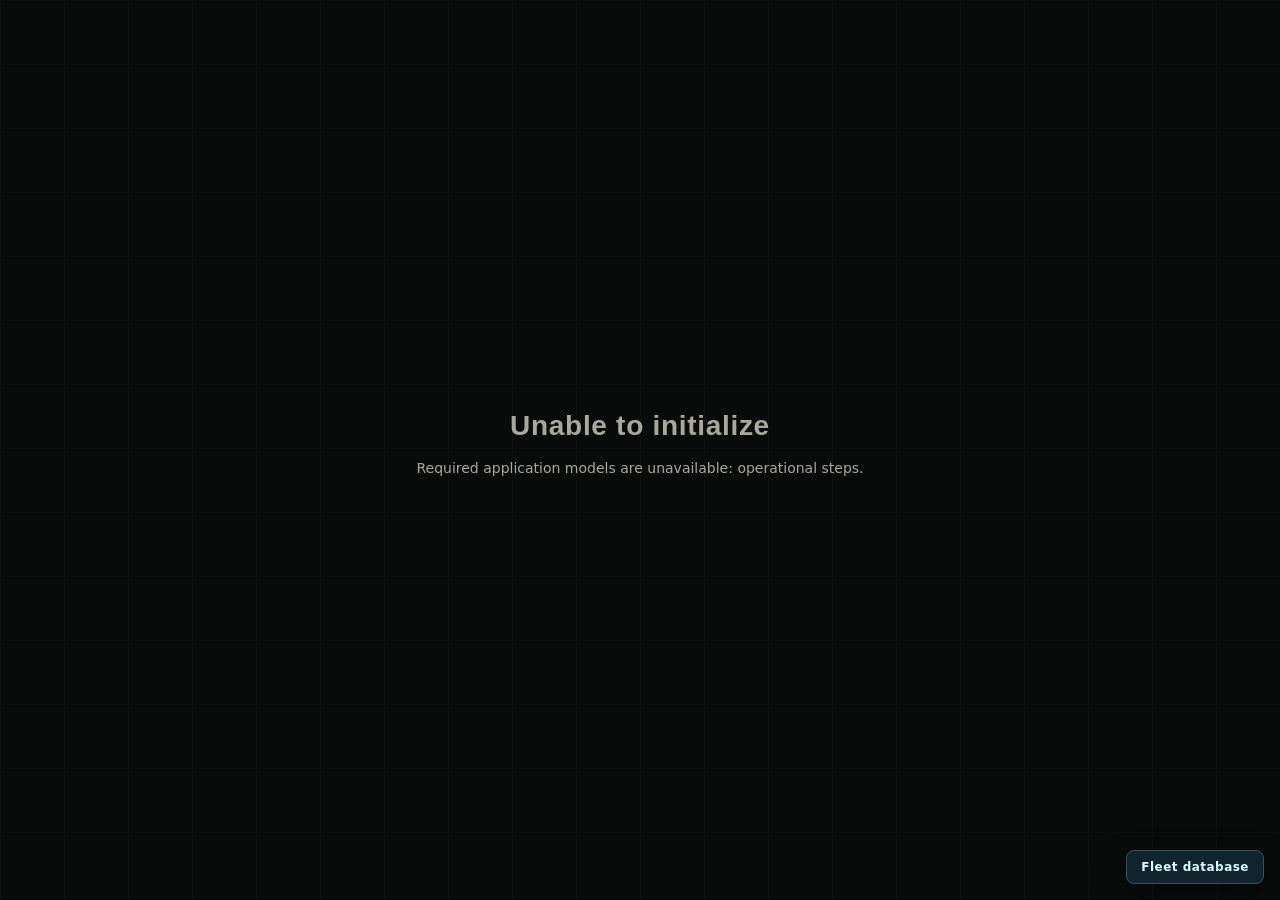
==== commit 187ccd4d: "Link fleet database from the main app" ====
--- a/index.html
+++ b/index.html
@@ -8,7 +8,11 @@
   <meta name="sc-companion-ui" content="rebuild">
   <title>SC Companion — Hauling Operations</title>
   <link rel="icon" href="companion-mark.svg" type="image/svg+xml">
-  <link rel="stylesheet" href="ui/app.css?v=14">
+  <link rel="stylesheet" href="ui/app.css?v=15">
+  <style>
+    .fleet-db-launch{position:fixed;right:16px;bottom:16px;z-index:1000;padding:10px 14px;border:1px solid #36535d;border-radius:8px;background:#10242d;color:#dffcff;text-decoration:none;font:700 12px/1 system-ui;letter-spacing:.04em;box-shadow:0 12px 30px rgba(0,0,0,.35)}
+    .fleet-db-launch:hover{border-color:#5ee7f0;color:#5ee7f0}
+  </style>
 </head>
 <body>
   <div id="app" aria-live="polite">
@@ -17,6 +21,7 @@
       <p>Initializing cargo systems…</p>
     </div>
   </div>
+  <a class="fleet-db-launch" href="fleet.html">Fleet database</a>
 
   <script src="locations.js"></script>
   <script src="location-field-registry.js"></script>
@@ -31,6 +36,6 @@
   <script src="cargo-planner.js"></script>
   <script src="session-store.js"></script>
   <script src="starmap-data.js"></script>
-  <script src="app.js?v=9"></script>
+  <script src="app.js?v=10"></script>
 </body>
 </html>
--- a/ui/app.css
+++ b/ui/app.css
@@ -393,12 +393,28 @@
 .step-action-list { margin-top: 5px; padding: 5px 8px; border: 1px solid var(--line-soft); background: #0f1211; }
 .step-action-heading { display: flex; align-items: baseline; justify-content: space-between; gap: 12px; }
 .step-action-heading strong { color: var(--muted); font-size: 12px; }
-.step-action-list ul { display: grid; grid-template-columns: repeat(auto-fit, minmax(210px, 1fr)); gap: 1px; margin: 4px 0 0; padding: 0; list-style: none; background: var(--line-soft); }
-.step-action-list li { min-width: 0; display: grid; grid-template-columns: auto minmax(0, 1fr); align-items: baseline; gap: 1px 6px; padding: 4px 7px; background: #141716; }
-.step-action-list li > span { color: var(--cyan); font: 600 11px "Cascadia Mono", Consolas, monospace; text-transform: uppercase; }
-.step-action-list li > strong, .step-action-list li > small { display: block; overflow-wrap: anywhere; }
-.step-action-list li > strong { font-size: 13px; line-height: 1.2; }
-.step-action-list li > small { grid-column: 1 / -1; min-width: 0; color: var(--muted); font-size: 11px; line-height: 1.2; overflow: hidden; text-overflow: ellipsis; white-space: nowrap; }
+.cargo-action-groups { display: grid; grid-template-columns: repeat(auto-fit, minmax(min(260px, 100%), 1fr)); gap: 7px; margin-top: 4px; }
+.cargo-action-group { min-width: 0; border: 1px solid var(--line-soft); background: #111413; }
+.cargo-action-group.is-unload { border-top-color: rgba(229,162,42,.72); }
+.cargo-action-group.is-load { border-top-color: rgba(100,184,194,.72); }
+.cargo-action-group-heading { display: flex; align-items: baseline; justify-content: space-between; gap: 10px; padding: 4px 7px; border-bottom: 1px solid var(--line-soft); background: #0d100f; }
+.cargo-action-group-heading strong { display: inline-flex; align-items: center; gap: 5px; font: 700 11px "Cascadia Mono", Consolas, monospace; letter-spacing: .04em; }
+.cargo-action-group-heading span { color: var(--dim); font: 11px "Cascadia Mono", Consolas, monospace; white-space: nowrap; }
+.cargo-action-group.is-unload .cargo-action-group-heading strong { color: var(--amber); }
+.cargo-action-group.is-load .cargo-action-group-heading strong { color: var(--cyan); }
+.cargo-action-group ul { display: grid; gap: 1px; margin: 0; padding: 0; list-style: none; background: var(--line-soft); }
+.step-action-list .cargo-action-group ul { grid-template-columns: repeat(auto-fit, minmax(min(210px, 100%), 1fr)); }
+.cargo-action-item { min-width: 0; display: grid; gap: 2px; padding: 5px 7px; background: #141716; }
+.cargo-action-item.is-unload { box-shadow: inset 2px 0 rgba(229,162,42,.64); }
+.cargo-action-item.is-load { box-shadow: inset 2px 0 rgba(100,184,194,.64); }
+.cargo-action-primary { min-width: 0; display: flex; align-items: baseline; gap: 7px; }
+.cargo-action-primary > strong { min-width: 0; font-size: 13px; line-height: 1.2; overflow-wrap: anywhere; }
+.cargo-action-badge { flex: 0 0 auto; display: inline-flex; align-items: center; gap: 3px; font: 700 11px "Cascadia Mono", Consolas, monospace; }
+.cargo-action-item.is-unload .cargo-action-badge { color: var(--amber); }
+.cargo-action-item.is-load .cargo-action-badge { color: var(--cyan); }
+.cargo-action-journey, .cargo-action-cells { min-width: 0; display: flex; flex-wrap: wrap; gap: 1px 5px; color: var(--muted); font-size: 11px; line-height: 1.2; overflow-wrap: anywhere; }
+.cargo-action-journey b, .cargo-action-cells b { color: var(--dim); font: 600 11px "Cascadia Mono", Consolas, monospace; }
+.cargo-action-cells { color: var(--dim); }
 .step-action-toggle {
   min-height: 32px;
   margin-top: 5px;
@@ -415,13 +431,8 @@
 .step-mission-line span { flex: 0 0 auto; color: var(--dim); font: 11px "Cascadia Mono", Consolas, monospace; text-transform: uppercase; }
 .step-mission-line strong { min-width: 0; overflow: hidden; text-overflow: ellipsis; white-space: nowrap; font-size: 12px; }
 .optimizer-rationale { margin: 6px 0 0; color: var(--muted); font-size: 12px; line-height: 1.3; }
-.manifest-columns { display: grid; grid-template-columns: repeat(2, minmax(0, 1fr)); gap: 10px; }
-.manifest-group h3 { margin: 0; padding: 7px 9px; color: var(--amber); background: rgba(229,162,42,.08); font-size: 12px; }
-.manifest-group.is-delivery h3 { color: var(--cyan); background: rgba(100,184,194,.08); }
-.manifest-group article { display: flex; justify-content: space-between; gap: 12px; padding: 8px 9px; border-bottom: 1px solid var(--line-soft); }
-.manifest-group article strong, .manifest-group article small { display: block; }
-.manifest-group article small { margin-top: 2px; color: var(--muted); font-size: 11px; }
-.manifest-group article b { white-space: nowrap; }
+.manifest-columns { display: grid; grid-template-columns: repeat(auto-fit, minmax(min(260px, 100%), 1fr)); gap: 8px; }
+.manifest-columns.cargo-action-groups { margin-top: 0; }
 .completion-panel { max-width: 1050px; margin-inline: auto; padding: 24px; border: 1px solid var(--line); background: var(--surface); }
 .completion-hero { display: flex; align-items: center; gap: 18px; }
 .completion-hero .empty-symbol { flex: 0 0 auto; width: 58px; height: 58px; display: grid; place-items: center; border: 1px solid var(--line); font-size: 24px; }
@@ -554,9 +565,23 @@
   box-shadow: inset 0 0 0 1px rgba(255,255,255,.12);
 }
 .cargo-cell.is-filled { border-color: var(--group-color, var(--sand)); background: color-mix(in srgb, var(--group-color, var(--sand)) 18%, #171a19); color: var(--text); }
-.cargo-cell.is-current { box-shadow: inset 0 0 0 2px var(--amber); animation: cargo-pulse 1.8s ease-in-out infinite; }
-.cargo-cell.is-current .scu-unit.is-used { box-shadow: inset 0 0 0 1px #fff0c7, 0 0 7px rgba(229,162,42,.28); }
-.cargo-grid.is-delivery .cargo-cell.is-current { box-shadow: inset 0 0 0 2px var(--cyan); }
+.cargo-cell.is-current { box-shadow: inset 0 0 0 2px var(--cyan); animation: cargo-pulse-load 1.8s ease-in-out infinite; }
+.cargo-cell.is-current .scu-unit.is-used { box-shadow: inset 0 0 0 1px #d8fbff, 0 0 7px rgba(100,184,194,.28); }
+.cargo-grid.is-delivery .cargo-cell.is-current { box-shadow: inset 0 0 0 2px var(--amber); animation-name: cargo-pulse-unload; }
+.cargo-grid.is-delivery .cargo-cell.is-current .scu-unit.is-used { box-shadow: inset 0 0 0 1px #fff0c7, 0 0 7px rgba(229,162,42,.28); }
+.cargo-grid.is-mixed .cargo-cell.is-current { box-shadow: inset 2px 0 var(--amber), inset -2px 0 var(--cyan); animation: none; }
+.cargo-grid.is-pickup .cargo-cell.is-current::after,
+.cargo-grid.is-delivery .cargo-cell.is-current::after,
+.cargo-grid.is-mixed .cargo-cell.is-current::after {
+  position: absolute;
+  top: 3px;
+  right: 4px;
+  z-index: 3;
+  font: 700 11px "Cascadia Mono", Consolas, monospace;
+}
+.cargo-grid.is-pickup .cargo-cell.is-current::after { content: "↑"; color: var(--cyan); }
+.cargo-grid.is-delivery .cargo-cell.is-current::after { content: "↓"; color: var(--amber); }
+.cargo-grid.is-mixed .cargo-cell.is-current::after { content: "↕"; color: var(--text); }
 .cargo-cell.is-reserved { background: repeating-linear-gradient(135deg,#272b29 0 5px,#161918 5px 10px); color: var(--dim); }
 .cargo-cell.is-keep-empty { background: #0b0e0d; border-style: dashed; border-color: #84928a; box-shadow: inset 0 0 0 1px rgba(132,146,138,.12); }
 .cargo-cell.is-keep-empty .cargo-cell-state { color: #9ba79f; }
@@ -567,7 +592,8 @@
 .cargo-editor-grid .cargo-cell[draggable="true"]:active { cursor: grabbing; }
 .cargo-panel.is-navigation-compact .cargo-hold { padding-top: 4px; padding-bottom: 4px; }
 .cargo-panel.is-navigation-muted .cargo-hold { opacity: .68; }
-@keyframes cargo-pulse { 50% { box-shadow: inset 0 0 0 2px #ffd06f, 0 0 12px rgba(229,162,42,.18); } }
+@keyframes cargo-pulse-load { 50% { box-shadow: inset 0 0 0 2px #9be8f1, 0 0 12px rgba(100,184,194,.18); } }
+@keyframes cargo-pulse-unload { 50% { box-shadow: inset 0 0 0 2px #ffd06f, 0 0 12px rgba(229,162,42,.18); } }
 .ramp-marker { margin-top: 4px; padding: 3px 5px; border: 1px solid var(--line-soft); text-align: center; color: var(--dim); font: 11px "Cascadia Mono", Consolas, monospace; }
 .cargo-legend { display: flex; flex-wrap: wrap; gap: 4px 10px; margin-top: 5px; }
 .legend-item { display: flex; align-items: center; gap: 6px; color: var(--muted); font-size: 11px; }
@@ -810,8 +836,8 @@
   .app-shell.is-live-active .step-metrics > div { padding: 3px 6px; }
   .app-shell.is-live-active .step-metrics { margin-top: 3px; }
   .app-shell.is-live-active .step-action-list { margin-top: 3px; padding: 3px 6px; }
-  .app-shell.is-live-active .step-action-list ul { margin-top: 3px; }
-  .app-shell.is-live-active .step-action-list li { padding: 3px 6px; }
+  .app-shell.is-live-active .cargo-action-groups { margin-top: 3px; gap: 5px; }
+  .app-shell.is-live-active .cargo-action-item { padding: 3px 6px; }
   .app-shell.is-live-active .step-action-toggle { margin-top: 3px; }
   .app-shell.is-live-active .optimizer-rationale { margin-top: 2px; }
   .app-shell.is-live-active .next-preview { min-height: 34px; padding: 3px 10px; }
@@ -902,7 +928,8 @@
   .workspace-header { align-items: flex-start; margin-bottom: 16px; }
   .workspace-header p { display: none; }
   .workspace-header h1 { font-size: 32px; }
-  .strategy-grid, .weight-grid, .candidate-grid, .scorecard-grid, .context-grid, .context-grid.compact, .manifest-columns, .step-detail-path, .step-action-list ul { grid-template-columns: 1fr; }
+  .strategy-grid, .weight-grid, .candidate-grid, .scorecard-grid, .context-grid, .context-grid.compact, .manifest-columns, .step-detail-path, .cargo-action-groups { grid-template-columns: 1fr; }
+  .step-action-list .cargo-action-group ul { grid-template-columns: 1fr; }
   .step-metrics { grid-template-columns: repeat(2, minmax(0, 1fr)); }
   .step-action-toggle { min-height: 44px; }
   .acquire-layout, .review-layout, .configure-grid, .plan-detail, .live-grid, .live-grid.is-cargo-step, .fleet-layout, .intel-layout { grid-template-columns: 1fr; }
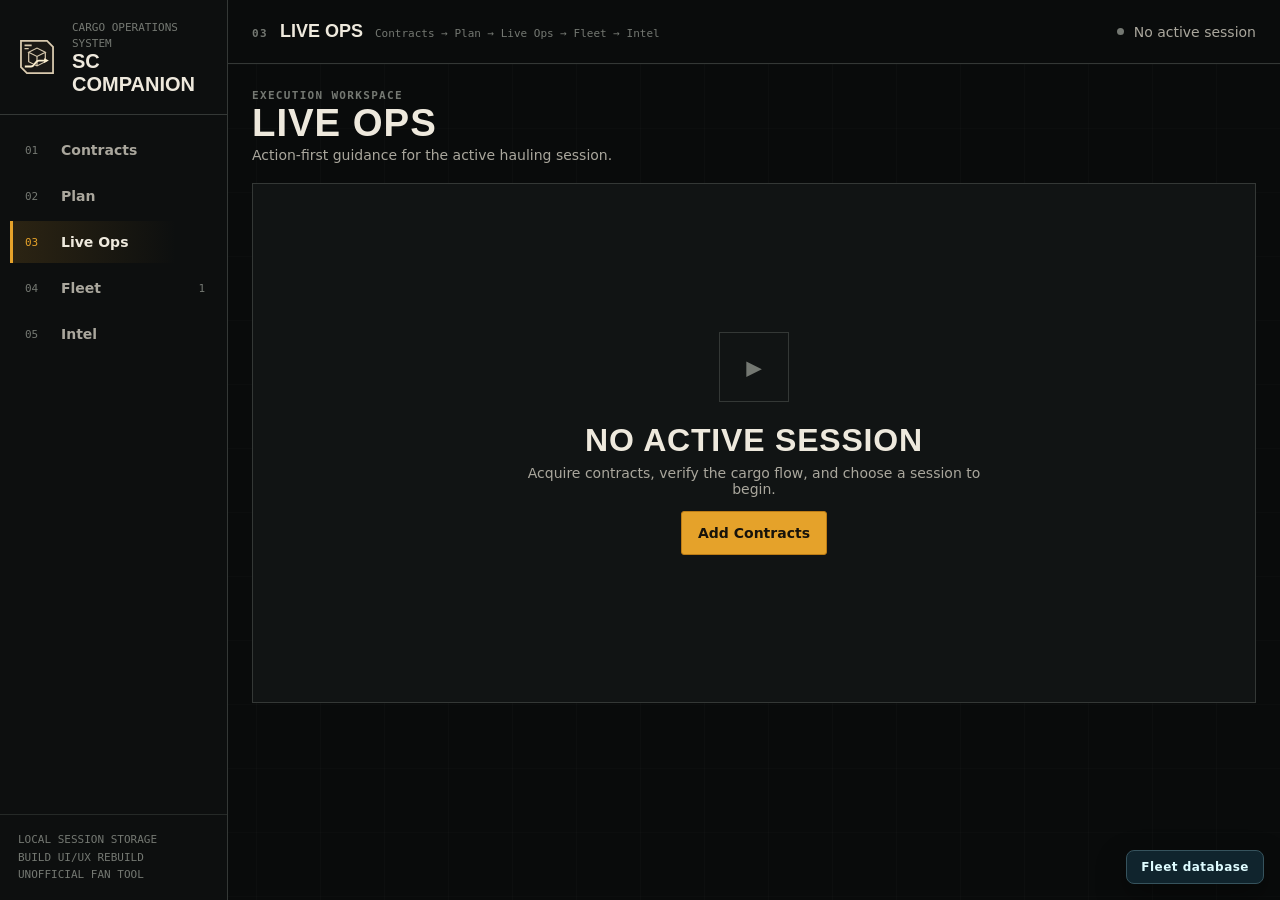
==== commit 5f3a8327: "Point fleet link to canonical page" ====
--- a/index.html
+++ b/index.html
@@ -21,7 +21,7 @@
       <p>Initializing cargo systems…</p>
     </div>
   </div>
-  <a class="fleet-db-launch" href="fleet.html">Fleet database</a>
+  <a class="fleet-db-launch" href="fleet-wiki.html">Fleet database</a>
 
   <script src="locations.js"></script>
   <script src="location-field-registry.js"></script>
